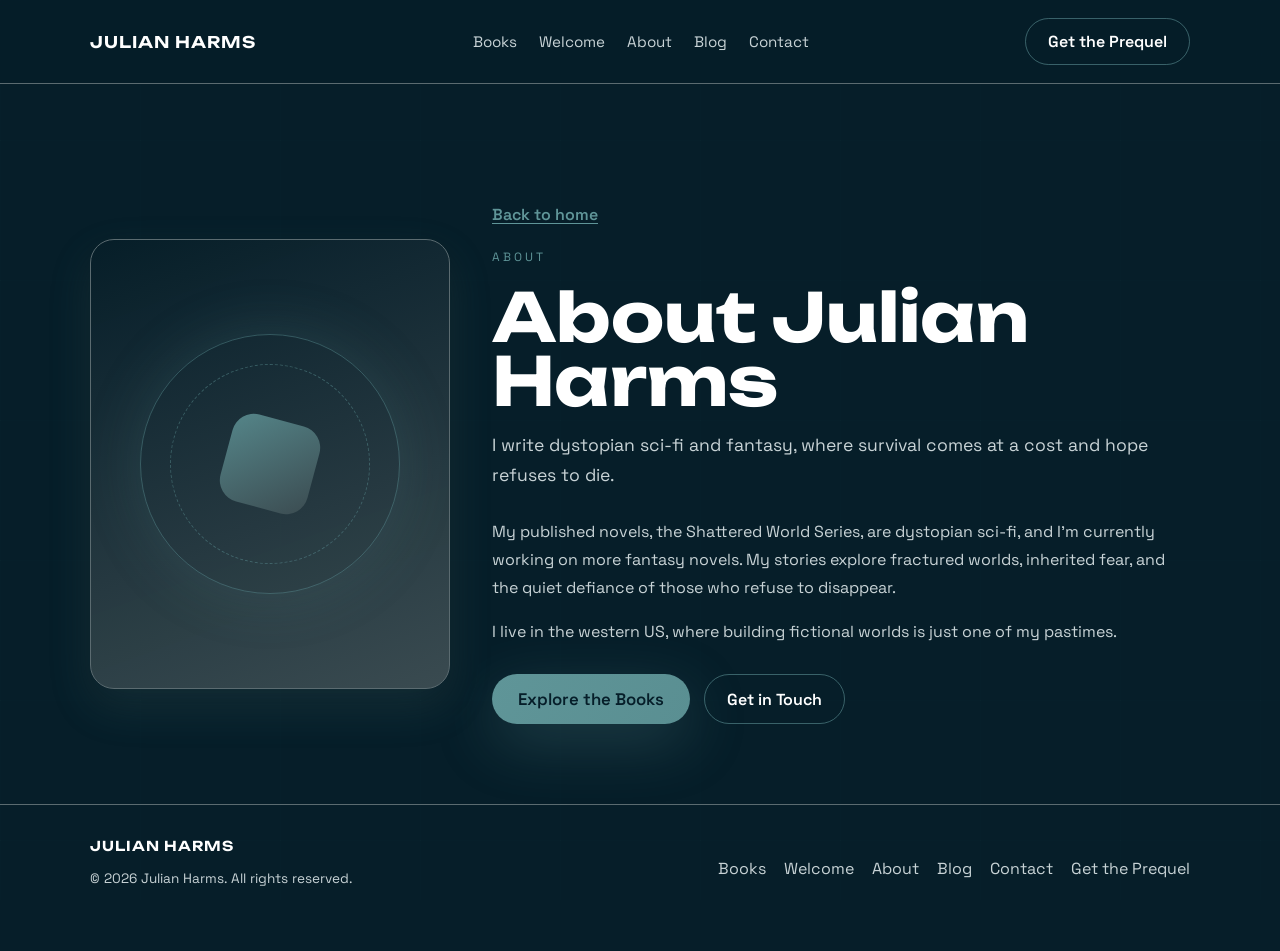
==== about/index.html @ 16a62c8a "Fix mobile layout, add About and 404 pages, favicon, and WebP images - Mobile: nav row under 860px, " ====
<!doctype html>
<html lang="en">

<head>
  <meta charset="utf-8" />
  <meta name="viewport" content="width=device-width, initial-scale=1" />
  <meta name="description" content="About Julian Harms, author of dystopian sci-fi and fantasy and the Shattered World Series." />
  <link rel="canonical" href="https://julianharms.com/about/" />
  <meta property="og:title" content="About | Julian Harms" />
  <meta property="og:description" content="Meet Julian Harms, author of dystopian sci-fi and fantasy and the Shattered World Series." />
  <meta property="og:type" content="profile" />
  <meta property="og:url" content="https://julianharms.com/about/" />
  <meta property="og:site_name" content="Julian Harms" />
  <meta property="og:locale" content="en_US" />
  <meta property="og:image" content="https://julianharms.com/images/julian-harms-social-card.jpg" />
  <meta property="og:image:width" content="1200" />
  <meta property="og:image:height" content="630" />
  <meta property="og:image:alt" content="Julian Harms dystopian and dark fantasy author social preview" />
  <meta name="twitter:card" content="summary_large_image" />
  <meta name="twitter:title" content="About | Julian Harms" />
  <meta name="twitter:description" content="Meet Julian Harms, author of dystopian sci-fi and fantasy and the Shattered World Series." />
  <meta name="twitter:image" content="https://julianharms.com/images/julian-harms-social-card.jpg" />
  <meta name="twitter:image:alt" content="Julian Harms dystopian and dark fantasy author social preview" />
  <link rel="icon" href="/favicon.ico" sizes="48x48" />
  <link rel="icon" href="/images/favicon.svg" type="image/svg+xml" />
  <link rel="apple-touch-icon" href="/images/apple-touch-icon.png" />
  <link rel="manifest" href="/site.webmanifest" />
  <meta name="theme-color" content="#061e29" />
  <title>About | Julian Harms</title>
  <!--
    TODO when ready:
    - Add the author photo: replace the .about-portrait placeholder below with an <img>,
      and add "image": "https://julianharms.com/images/<photo>.webp" to the Person below.
    - Add profile links to the Person below as
      "sameAs": ["https://www.amazon.com/author/...", "https://www.goodreads.com/author/show/...", "https://www.bookbub.com/authors/..."]
  -->
  <script type="application/ld+json">
    {
      "@context": "https://schema.org",
      "@type": "ProfilePage",
      "@id": "https://julianharms.com/about/#page",
      "name": "About | Julian Harms",
      "url": "https://julianharms.com/about/",
      "inLanguage": "en",
      "mainEntity": {
        "@type": "Person",
        "@id": "https://julianharms.com/#author",
        "name": "Julian Harms",
        "url": "https://julianharms.com/",
        "jobTitle": "Author",
        "description": "Julian Harms writes dystopian sci-fi and fantasy, including the Shattered World Series.",
        "knowsAbout": [
          "Dystopian fiction",
          "Science fiction",
          "Fantasy fiction"
        ],
        "email": "mailto:julian@julianharms.com"
      },
      "breadcrumb": {
        "@type": "BreadcrumbList",
        "itemListElement": [
          {
            "@type": "ListItem",
            "position": 1,
            "name": "Julian Harms",
            "item": "https://julianharms.com/"
          },
          {
            "@type": "ListItem",
            "position": 2,
            "name": "About",
            "item": "https://julianharms.com/about/"
          }
        ]
      }
    }
  </script>
  <link rel="preconnect" href="https://fonts.googleapis.com" />
  <link rel="preconnect" href="https://fonts.gstatic.com" crossorigin />
  <link
    href="https://fonts.googleapis.com/css2?family=Space+Grotesk:wght@300;400;500;600;700&family=Unbounded:wght@400;600;800&family=Source+Serif+4:wght@400;600;700&display=swap"
    rel="stylesheet" />
  <link rel="stylesheet" href="../styles.css" />
</head>

<body>
  <div class="bg-grid" aria-hidden="true"></div>

  <header class="site-header">
    <div class="container header-inner">
      <a class="logo" href="/">Julian Harms</a>
      <nav class="nav">
        <a href="/#books">Books</a>
        <a href="/#about">Welcome</a>
        <a href="/about/">About</a>
        <a href="/blog/">Blog</a>
        <a href="/contact/">Contact</a>
      </nav>
      <a class="button ghost" href="/#signup">Get the Prequel</a>
    </div>
  </header>

  <main>
    <section class="section book-detail about-page">
      <div class="container book-detail-grid">
        <!-- Placeholder until the author photo is ready: swap this div for
             <img class="book-cover" src="../images/<photo>.webp" alt="Julian Harms" width="..." height="..." /> -->
        <div class="book-detail-cover glass about-portrait" aria-hidden="true">
          <div class="glyph">
            <div class="glyph-ring"></div>
            <div class="glyph-core"></div>
            <div class="glyph-lines"></div>
          </div>
        </div>
        <div class="book-detail-copy">
          <a class="text-link back-link" href="/">Back to home</a>
          <p class="eyebrow">About</p>
          <h1>About Julian Harms</h1>
          <p class="lead">
            I write dystopian sci-fi and fantasy, where survival comes at a cost and hope refuses to die.
          </p>
          <p>
            My published novels, the Shattered World Series, are dystopian sci-fi, and I'm currently working
            on more fantasy novels. My stories explore fractured worlds, inherited fear, and the quiet defiance
            of those who refuse to disappear.
          </p>
          <p>
            I live in the western US, where building fictional worlds is just one of my pastimes.
          </p>
          <div class="book-actions">
            <a class="button cta" href="/#books">Explore the Books</a>
            <a class="button ghost" href="/contact/">Get in Touch</a>
          </div>
        </div>
      </div>
    </section>
  </main>

  <footer class="site-footer">
    <div class="container footer-inner">
      <div>
        <a class="logo small" href="/">Julian Harms</a>
        <p class="fine-print">&copy; 2026 Julian Harms. All rights reserved.</p>
      </div>
      <div class="footer-links">
        <a href="/#books">Books</a>
        <a href="/#about">Welcome</a>
        <a href="/about/">About</a>
        <a href="/blog/">Blog</a>
        <a href="/contact/">Contact</a>
        <a href="/#signup">Get the Prequel</a>
      </div>
    </div>
  </footer>
</body>

</html>
---- styles.css ----
:root {
  color-scheme: dark;
  --sand: #061e29;
  --sage: #5f9598;
  --rust: #a67c52;
  --ocean: #5f9598;
  --deep: #ffffff;
  --slate: #c8d3d6;
  --rust-deep: #ad8359;
  --foam: #e5ecee;
  --panel: #3f4f54;
  --panel-border: #5b6b70;
  --text: #e5ecee;
  --muted: #c8d3d6;
  --accent: #5f9598;
  --accent-2: #5f9598;
  --accent-3: #3f4f54;
  --shadow: 0 18px 44px rgba(95, 149, 152, 0.16), 0 10px 28px rgba(2, 12, 17, 0.24);
  --font-display: "Unbounded", system-ui, sans-serif;
  --font-body: "Space Grotesk", system-ui, sans-serif;
  --font-hero: "Source Serif 4", "Times New Roman", serif;
}

*,
*::before,
*::after {
  box-sizing: border-box;
}

body {
  margin: 0;
  font-family: var(--font-body);
  background: var(--sand);
  color: var(--text);
  min-height: 100vh;
  position: relative;
  overflow-x: hidden;
}

a {
  color: inherit;
  text-decoration: none;
}

section[id] {
  scroll-margin-top: 96px;
}



.container {
  width: min(1100px, 92vw);
  margin: 0 auto;
}

.bg-grid {
  position: fixed;
  inset: 0;
  background-image: linear-gradient(
      to right,
      rgba(95, 149, 152, 0.1) 1px,
      transparent 1px
    ),
    linear-gradient(
      to bottom,
      rgba(95, 149, 152, 0.1) 1px,
      transparent 1px
    );
  background-size: 140px 140px;
  opacity: 0.18;
  pointer-events: none;
  z-index: 0;
}

.site-header {
  position: sticky;
  top: 0;
  -webkit-backdrop-filter: blur(14px);
  backdrop-filter: blur(14px);
  background: rgba(6, 30, 41, 0.86);
  z-index: 10;
  border-bottom: 1px solid var(--panel-border);
}

.header-inner {
  display: flex;
  align-items: center;
  justify-content: space-between;
  padding: 18px 0;
  gap: 16px;
}

.logo {
  white-space: nowrap;
  font-family: var(--font-display);
  letter-spacing: 1px;
  font-weight: 600;
  text-transform: uppercase;
  font-size: 1rem;
  color: var(--deep);
  text-decoration: none;
}

.logo.small {
  font-size: 0.85rem;
}

.nav {
  display: flex;
  gap: 22px;
  font-size: 0.95rem;
  color: var(--muted);
}

.nav a {
  position: relative;
}

.nav a::after {
  content: "";
  position: absolute;
  left: 0;
  bottom: -6px;
  width: 0;
  height: 2px;
  background: var(--ocean);
  transition: width 0.3s ease;
}

.nav a:hover::after {
  width: 100%;
}

.button {
  white-space: nowrap;
  display: inline-flex;
  align-items: center;
  justify-content: center;
  padding: 12px 22px;
  border-radius: 999px;
  background: linear-gradient(120deg, var(--ocean), #5a8f92);
  color: var(--sand);
  font-weight: 600;
  border: none;
  cursor: pointer;
  transition: transform 0.2s ease, box-shadow 0.2s ease;
  box-shadow: 0 14px 40px rgba(95, 149, 152, 0.24);
}

.button.cta {
  font-size: 1.05rem;
  padding: 14px 26px;
  box-shadow: 0 18px 60px rgba(95, 149, 152, 0.28);
}

@media (hover: hover) {
  .button:hover {
    transform: translateY(-2px);
    box-shadow: 0 18px 50px rgba(95, 149, 152, 0.34);
  }
}

.button.ghost {
  background: transparent;
  color: var(--deep);
  border: 1px solid rgba(95, 149, 152, 0.58);
  box-shadow: none;
}

.button.small {
  padding: 8px 16px;
  font-size: 0.85rem;
}

.hero {
  padding: 110px 0 80px;
  position: relative;
  z-index: 1;
  background: linear-gradient(
    180deg,
    rgba(95, 149, 152, 0.18),
    rgba(6, 30, 41, 0.08)
  );
}

.hero-grid {
  display: grid;
  grid-template-columns: repeat(auto-fit, minmax(280px, 1fr));
  gap: 48px;
  align-items: center;
}

.eyebrow {
  text-transform: uppercase;
  letter-spacing: 3px;
  font-size: 0.75rem;
  color: var(--ocean);
  margin: 0 0 20px;
}

h1 {
  font-family: var(--font-display);
  font-size: clamp(2.2rem, 3vw + 1.6rem, 4rem);
  margin: 0 0 16px;
  color: var(--deep);
}

h2,
h3 {
  color: var(--deep);
}

.hero h1 {
  font-family: var(--font-hero);
}

.lead {
  color: var(--muted);
  font-size: 1.1rem;
  line-height: 1.7;
  margin: 0 0 28px;
}

.hero-actions {
  display: flex;
  flex-wrap: wrap;
  gap: 14px;
}

.hero-art {
  position: relative;
  min-height: 360px;
  display: grid;
  place-items: center;
}

.glyph {
  position: absolute;
  inset: 0;
  display: grid;
  place-items: center;
}

.glyph-ring {
  width: 260px;
  height: 260px;
  border-radius: 50%;
  border: 1px solid rgba(95, 149, 152, 0.44);
  box-shadow: 0 0 60px rgba(95, 149, 152, 0.18);
  animation: pulse 6s ease-in-out infinite;
}

.glyph-core {
  position: absolute;
  width: 90px;
  height: 90px;
  border-radius: 22px;
  background: linear-gradient(140deg, #5f9598, #3f4f54);
  opacity: 0.85;
  transform: rotate(15deg);
}

.glyph-lines {
  position: absolute;
  width: 200px;
  height: 200px;
  border: 1px dashed rgba(95, 149, 152, 0.46);
  border-radius: 50%;
  animation: spin 16s linear infinite;
}

.card {
  position: relative;
  z-index: 2;
  padding: 26px;
  max-width: 340px;
  text-align: left;
  background: var(--panel);
  border: 1px solid var(--panel-border);
}

.card.glass {
  background: var(--panel);
  border: 1px solid var(--panel-border);
}

.card .book-cover {
  height: 260px;
  object-fit: contain;
  background: var(--sand);
  padding: 10px;
  margin-bottom: 12px;
  border: 4px solid var(--panel-border);
  border-radius: 6px;
  box-shadow: 0 10px 24px rgba(2, 12, 17, 0.24);
}

.card-label {
  text-transform: uppercase;
  letter-spacing: 2px;
  font-size: 0.7rem;
  color: var(--muted);
  margin: 0 0 10px;
}

.card-text {
  color: var(--text);
  margin: 8px 0 18px;
}

.card h3 {
  color: var(--deep);
}

.book-cover {
  display: block;
  width: 100%;
  height: auto;
  border-radius: 6px;
  box-shadow: 0 18px 45px rgba(2, 12, 17, 0.28);
  object-fit: contain;
  background: var(--sand);
  padding: 8px;
  border: 4px solid var(--panel-border);
}

.glass {
  background: var(--panel);
  border: 1px solid var(--panel-border);
  border-radius: 24px;
  box-shadow: var(--shadow);
}

.section {
  padding: 80px 0;
  position: relative;
  z-index: 1;
}

.books {
  background: linear-gradient(
    180deg,
    rgba(95, 149, 152, 0.1),
    rgba(6, 30, 41, 0.2)
  );
}

.about {
  background: linear-gradient(
    180deg,
    rgba(63, 79, 84, 0.2),
    rgba(6, 30, 41, 0.2)
  );
}

.signup {
  background: linear-gradient(
    180deg,
    rgba(95, 149, 152, 0.13),
    rgba(6, 30, 41, 0.2)
  );
}

.signup-shell {
  padding: 2rem;
}

.signup-panel {
  padding: 32px;
}

.signup-form {
  margin-top: 28px;
}

.signup-actions {
  margin-top: 18px;
}

.contact {
  background: linear-gradient(
    180deg,
    rgba(95, 149, 152, 0.12),
    rgba(6, 30, 41, 0.2)
  );
}

.section-title h2 {
  font-family: var(--font-display);
  margin: 0 0 12px;
  font-size: clamp(1.6rem, 2.3vw + 1rem, 2.8rem);
  color: var(--deep);
}

.section-title p {
  color: var(--muted);
  margin: 0 0 40px;
}

.book-grid {
  display: grid;
  grid-template-columns: repeat(auto-fit, minmax(240px, 1fr));
  gap: 26px;
}

.book-card {
  padding: 28px;
  min-height: 260px;
  display: flex;
  flex-direction: column;
  gap: 12px;
  background: var(--panel);
  border: 1px solid var(--panel-border);
  box-shadow: var(--shadow);
}

.book-card .book-cover {
  height: 260px;
}

.tag {
  font-size: 0.75rem;
  background: rgba(95, 149, 152, 0.24);
  padding: 6px 12px;
  border-radius: 999px;
  align-self: flex-start;
  color: var(--deep);
}

.book-card h3 {
  margin: 0;
  font-family: var(--font-display);
  color: var(--deep);
}

.book-title-link {
  color: inherit;
  text-decoration: none;
}

.book-title-link:hover {
  color: var(--foam);
}

.book-card p {
  color: var(--text);
  margin: 0;
  line-height: 1.6;
}

.meta {
  font-size: 0.85rem;
  color: var(--muted);
}

.book-card .button {
  align-self: flex-start;
}

.book-detail-link {
  align-self: flex-start;
  margin-top: 0;
}

.book-card .buy-button {
  margin-top: auto;
  background: var(--rust);
  box-shadow: 0 14px 34px rgba(166, 124, 82, 0.3);
}

.book-card .buy-button:hover {
  background: var(--rust-deep);
  box-shadow: 0 18px 44px rgba(166, 124, 82, 0.34);
}

.text-link {
  margin-top: auto;
  color: var(--foam);
  font-weight: 600;
}

.book-detail {
  padding-top: 120px;
}

.book-detail-grid {
  display: grid;
  grid-template-columns: minmax(220px, 360px) minmax(0, 1fr);
  gap: 42px;
  align-items: center;
}

.book-detail-cover {
  padding: 24px;
}

.book-detail-cover .book-cover {
  max-height: 72vh;
  object-fit: contain;
}

.about-portrait {
  position: relative;
  aspect-ratio: 4 / 5;
  overflow: hidden;
  background: linear-gradient(160deg, rgba(6, 30, 41, 0.96), rgba(63, 79, 84, 0.92));
}

@media (max-width: 720px) {
  .about-portrait {
    aspect-ratio: 16 / 10;
  }
}

.book-detail-copy h1 {
  margin: 0 0 18px;
  font-family: var(--font-display);
  font-size: clamp(2.2rem, 4vw + 1rem, 5rem);
  line-height: 0.95;
}

.book-detail-copy p:not(.eyebrow):not(.lead) {
  color: var(--muted);
  line-height: 1.75;
}

.book-actions {
  display: flex;
  flex-wrap: wrap;
  gap: 14px;
  margin-top: 28px;
}

.book-actions .buy-button {
  background: var(--rust);
  box-shadow: 0 18px 44px rgba(166, 124, 82, 0.3);
}

.book-actions .buy-button:hover {
  background: var(--rust-deep);
  box-shadow: 0 20px 50px rgba(166, 124, 82, 0.34);
}

.back-link {
  display: inline-block;
  margin: 0 0 24px;
  color: var(--ocean);
  text-decoration: underline;
  text-underline-offset: 0.18em;
}

.back-link:hover {
  color: var(--foam);
}

.blog {
  padding-top: 120px;
  background: linear-gradient(
    180deg,
    rgba(95, 149, 152, 0.12),
    rgba(6, 30, 41, 0.2)
  );
}

.blog-title h1 {
  font-family: var(--font-display);
  font-size: clamp(2.2rem, 3vw + 1.2rem, 3.6rem);
}

.blog-title .text-link {
  margin-left: 6px;
  white-space: nowrap;
}

.post-grid {
  display: grid;
  grid-template-columns: repeat(auto-fill, minmax(300px, 1fr));
  gap: 26px;
}

.post-card {
  overflow: hidden;
  display: flex;
  flex-direction: column;
}

.post-card-cover img {
  display: block;
  width: 100%;
  aspect-ratio: 1200 / 630;
  height: auto;
  object-fit: cover;
  border-bottom: 1px solid var(--panel-border);
  transition: transform 0.4s ease;
}

.post-card-cover {
  display: block;
  overflow: hidden;
}

.post-card:hover .post-card-cover img {
  transform: scale(1.03);
}

.post-card-body {
  padding: 24px 28px 28px;
  display: flex;
  flex-direction: column;
  gap: 12px;
  flex: 1;
}

.post-card-body h2 {
  margin: 0;
  font-family: var(--font-display);
  font-size: 1.3rem;
  line-height: 1.3;
}

.post-card-body p:not(.meta) {
  margin: 0;
  color: var(--text);
  line-height: 1.6;
}

.post-card .meta,
.post .meta {
  display: flex;
  align-items: center;
  gap: 12px;
  margin: 0;
}

.post {
  padding-top: 120px;
}

.post-shell {
  max-width: 760px;
}

.post h1 {
  font-family: var(--font-display);
  font-size: clamp(2rem, 3vw + 1rem, 3.4rem);
  line-height: 1.1;
  margin: 18px 0 32px;
}

.post-cover {
  display: block;
  width: 100%;
  height: auto;
  aspect-ratio: 1200 / 630;
  object-fit: cover;
  border-radius: 24px;
  border: 1px solid var(--panel-border);
  box-shadow: var(--shadow);
  margin-bottom: 40px;
}

.post-body {
  font-family: var(--font-hero);
  font-size: 1.15rem;
  line-height: 1.8;
  color: var(--text);
}

.post-body .lead {
  font-family: var(--font-body);
  font-size: 1.25rem;
}

.post-body h2 {
  font-family: var(--font-display);
  font-size: 1.5rem;
  margin: 48px 0 16px;
}

.post-body p,
.post-body ul,
.post-body ol {
  margin: 0 0 24px;
}

.post-body a {
  color: var(--foam);
  text-decoration: underline;
  text-underline-offset: 0.18em;
}

.post-body blockquote {
  margin: 32px 0;
  padding: 4px 0 4px 24px;
  border-left: 3px solid var(--ocean);
  color: var(--muted);
  font-style: italic;
  font-size: 1.3rem;
}

.post-body .post-divider {
  text-align: center;
  letter-spacing: 0.2em;
  color: var(--ocean);
  margin: 36px 0;
}

.post-signup {
  margin-top: 56px;
  padding: 32px;
}

.post-signup h2 {
  font-family: var(--font-display);
  font-size: clamp(1.3rem, 1.5vw + 1rem, 1.8rem);
  margin: 0 0 16px;
}

.about-grid {
  display: grid;
  grid-template-columns: repeat(auto-fit, minmax(260px, 1fr));
  gap: 36px;
  align-items: center;
}

.about-panel {
  padding: 32px;
}

.about-panel p {
  color: var(--muted);
  line-height: 1.7;
}

.signature {
  font-family: var(--font-display);
  margin-top: 24px;
}

.about-visual {
  position: relative;
  padding: 30px 28px 24px;
  min-height: 300px;
  display: grid;
  place-items: center;
  gap: 18px;
  isolation: isolate;
  border-radius: 28px;
  background:
    linear-gradient(160deg, rgba(6, 30, 41, 0.96), rgba(63, 79, 84, 0.92)),
    radial-gradient(circle at top, rgba(95, 149, 152, 0.22), transparent 48%);
  border: 1px solid var(--panel-border);
  box-shadow:
    inset 0 1px 0 rgba(229, 236, 238, 0.08),
    inset 0 0 0 1px rgba(95, 149, 152, 0.08),
    inset 0 18px 40px rgba(2, 12, 17, 0.45),
    0 24px 50px rgba(2, 12, 17, 0.22);
  overflow: hidden;
}

.about-visual::before {
  content: "";
  position: absolute;
  inset: 14px;
  border-radius: 20px;
  background:
    radial-gradient(circle at 18% 20%, rgba(229, 236, 238, 0.14), transparent 16%),
    radial-gradient(circle at 78% 24%, rgba(166, 124, 82, 0.1), transparent 18%),
    radial-gradient(circle at 42% 72%, rgba(95, 149, 152, 0.12), transparent 22%),
    linear-gradient(180deg, rgba(6, 30, 41, 0.25), transparent 28%);
  opacity: 0.9;
  pointer-events: none;
}

.constellation {
  position: relative;
  width: 220px;
  height: 160px;
  filter: drop-shadow(0 8px 24px rgba(7, 12, 18, 0.42));
}

.constellation::before {
  content: "";
  position: absolute;
  inset: 0;
  border-radius: 24px;
  background:
    radial-gradient(circle at 30% 35%, rgba(229, 236, 238, 0.08), transparent 18%),
    radial-gradient(circle at 70% 30%, rgba(95, 149, 152, 0.14), transparent 32%),
    radial-gradient(circle at 58% 72%, rgba(166, 124, 82, 0.1), transparent 36%);
  opacity: 1;
  z-index: -1;
}

.constellation::after {
  content: "";
  position: absolute;
  inset: 10px 18px 18px;
  background:
    linear-gradient(rgba(229, 236, 238, 0.22), rgba(229, 236, 238, 0.22)) 22px 18px / 82px 1px no-repeat,
    linear-gradient(rgba(95, 149, 152, 0.18), rgba(95, 149, 152, 0.18)) 95px 46px / 76px 1px no-repeat,
    linear-gradient(rgba(166, 124, 82, 0.16), rgba(166, 124, 82, 0.16)) 40px 102px / 128px 1px no-repeat;
  transform: rotate(-14deg);
  opacity: 0.55;
}

.constellation span {
  position: absolute;
  width: 10px;
  height: 10px;
  border-radius: 50%;
  background: radial-gradient(circle at 35% 35%, rgba(255, 255, 255, 1), rgba(229, 236, 238, 0.96) 42%, currentColor 70%, transparent 76%);
  color: rgba(229, 236, 238, 0.95);
  box-shadow:
    0 0 0 2px rgba(229, 236, 238, 0.04),
    0 0 10px rgba(229, 236, 238, 0.58),
    0 0 22px rgba(95, 149, 152, 0.28);
  animation: twinkle 6.8s ease-in-out infinite;
}

.constellation span::after {
  content: "";
  position: absolute;
  inset: -10px;
  border-radius: 50%;
  background: radial-gradient(circle, rgba(95, 149, 152, 0.18), transparent 72%);
  opacity: 0.75;
}

.constellation span:nth-child(1) {
  top: 10px;
  left: 20px;
  width: 8px;
  height: 8px;
  animation-delay: -0.6s;
}

.constellation span:nth-child(2) {
  top: 60px;
  left: 90px;
  width: 13px;
  height: 13px;
  animation-delay: -2.2s;
}

.constellation span:nth-child(3) {
  top: 110px;
  left: 40px;
  width: 9px;
  height: 9px;
  animation-delay: -1.4s;
}

.constellation span:nth-child(4) {
  top: 40px;
  left: 160px;
  width: 7px;
  height: 7px;
  animation-delay: -3.1s;
}

.constellation span:nth-child(5) {
  top: 120px;
  left: 160px;
  width: 11px;
  height: 11px;
  animation-delay: -4.4s;
}

.quote {
  text-align: center;
  font-style: italic;
  color: rgba(229, 236, 238, 0.86);
  max-width: 22rem;
}

.quote span {
  display: block;
  margin-top: 10px;
  font-size: 0.85rem;
  color: var(--muted);
}

.contact-page {
  display: flex;
  flex-direction: column;
  min-height: 100vh;
  min-height: 100dvh;
}

.contact-page main {
  flex: 1;
  display: flex;
}

.contact-page .contact {
  width: 100%;
  display: flex;
  align-items: center;
  padding: clamp(48px, 8vh, 120px) 0;
}

.contact-grid {
  display: grid;
  grid-template-columns: repeat(auto-fit, minmax(260px, 1fr));
  gap: 26px;
}

.contact-panel {
  padding: 32px;
}

.contact-panel.alt {
  background: linear-gradient(
    160deg,
    rgba(95, 149, 152, 0.08),
    rgba(63, 79, 84, 0.12)
  );
  border: 1px solid var(--panel-border);
}

.newsletter {
  display: flex;
  gap: 12px;
  margin: 20px 0 12px;
  flex-wrap: wrap;
}

.newsletter input {
  flex: 1 1 180px;
  padding: 12px 16px;
  border-radius: 999px;
  border: 1px solid var(--panel-border);
  background: rgba(6, 30, 41, 0.82);
  color: var(--text);
}

.newsletter input:focus {
  outline: 2px solid rgba(95, 149, 152, 0.46);
}

.fine-print {
  color: var(--muted);
  font-size: 0.85rem;
}

.mono {
  font-family: "JetBrains Mono", monospace;
}

.socials {
  display: flex;
  gap: 16px;
  margin-top: 20px;
  color: var(--muted);
}

.site-footer {
  padding: 30px 0 50px;
  border-top: 1px solid var(--panel-border);
}

.footer-inner {
  display: flex;
  align-items: center;
  justify-content: space-between;
  gap: 20px;
  flex-wrap: wrap;
}

.footer-links {
  display: flex;
  flex-wrap: wrap;
  gap: 12px 18px;
  color: var(--muted);
}

.js .reveal {
  opacity: 0;
  transform: translateY(30px);
  transition: opacity 0.7s ease, transform 0.7s ease;
}

.js .reveal.visible {
  opacity: 1;
  transform: translateY(0);
}

.sr-only {
  position: absolute;
  width: 1px;
  height: 1px;
  padding: 0;
  margin: -1px;
  overflow: hidden;
  clip: rect(0, 0, 0, 0);
  border: 0;
}

@keyframes pulse {
  0%,
  100% {
    transform: scale(1);
  }
  50% {
    transform: scale(1.08);
  }
}

@keyframes spin {
  from {
    transform: rotate(0deg);
  }
  to {
    transform: rotate(360deg);
  }
}

@keyframes twinkle {
  0%,
  100% {
    transform: scale(0.92);
    opacity: 0.78;
  }
  45% {
    transform: scale(1.18);
    opacity: 1;
  }
  70% {
    transform: scale(1);
    opacity: 0.9;
  }
}

@media (max-width: 860px) {
  /* Nav drops to its own row under the logo; scrolls sideways if it runs out of room */
  .header-inner {
    flex-wrap: wrap;
    padding: 14px 0 0;
    row-gap: 10px;
  }
  .nav {
    order: 3;
    width: 100%;
    gap: 20px;
    overflow-x: auto;
    scrollbar-width: none;
    padding: 4px 0 12px;
    white-space: nowrap;
  }
  .nav::-webkit-scrollbar {
    display: none;
  }
  .nav a {
    padding: 4px 0;
  }
  .nav a::after {
    bottom: 0;
  }
  section[id] {
    scroll-margin-top: 130px;
  }
}

@media (max-width: 720px) {
  .hero {
    padding-top: 90px;
  }
  .book-detail {
    padding-top: 100px;
  }
  .blog,
  .post {
    padding-top: 100px;
  }
  .post-grid {
    grid-template-columns: 1fr;
  }
  .post-signup {
    padding: 24px;
  }
  .book-detail-grid {
    grid-template-columns: 1fr;
  }
  /* Phone order: hero copy, books, Topside card, signup, about */
  main {
    display: flex;
    flex-direction: column;
  }
  .hero,
  .hero > .container,
  .hero-grid {
    display: contents;
  }
  .hero-copy {
    order: 1;
    position: relative;
    z-index: 1;
    padding: 90px 4vw 80px;
    background: linear-gradient(
      180deg,
      rgba(95, 149, 152, 0.18),
      rgba(6, 30, 41, 0.08)
    );
  }
  #books {
    order: 2;
  }
  .hero-art {
    order: 3;
    width: min(1100px, 92vw);
    margin: 0 auto;
    padding: 0 0 80px;
  }
  #signup {
    order: 4;
  }
  #about {
    order: 5;
  }
  .newsletter {
    flex-direction: column;
  }
  .footer-inner {
    flex-direction: column;
    align-items: flex-start;
  }
  .signup-shell {
    padding: 0;
  }
  .signup-panel,
  .about-panel,
  .contact-panel {
    padding: 24px 20px;
  }
  .book-detail-cover {
    padding: 16px;
  }
  .book-detail-cover .book-cover {
    max-height: 56vh;
  }
}

@media (max-width: 400px) {
  .logo {
    font-size: 0.85rem;
  }
  .site-header .button {
    padding: 8px 14px;
    font-size: 0.8rem;
  }
  .header-inner {
    gap: 10px;
  }
  .nav {
    gap: 14px;
    font-size: 0.88rem;
  }
}

@media (prefers-reduced-motion: reduce) {
  *,
  *::before,
  *::after {
    animation: none !important;
    transition: none !important;
  }
  .js .reveal {
    opacity: 1;
    transform: none;
  }
}

.not-found h1 {
  line-height: 1.05;
}
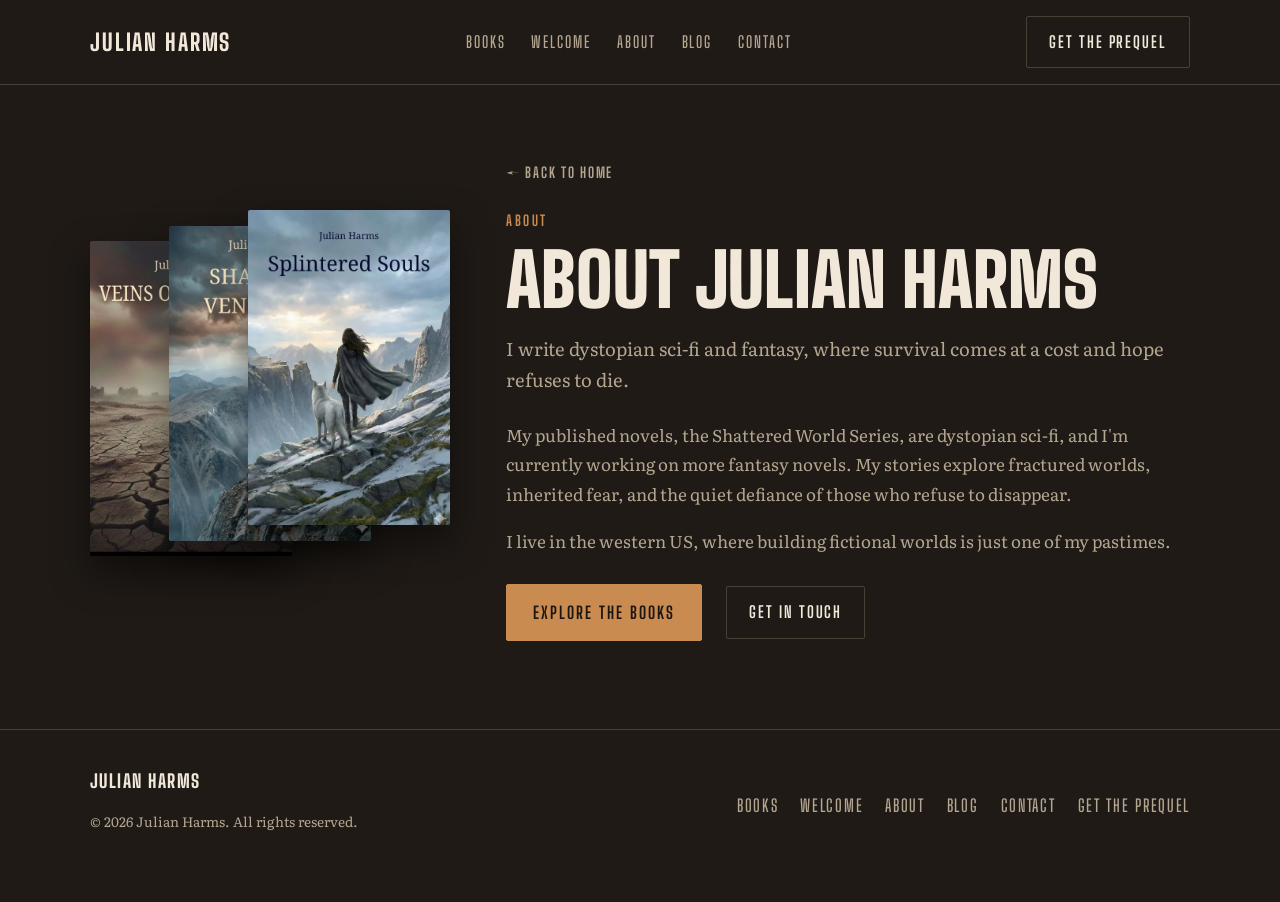
==== commit cb4975d4: "Restyle site around the book covers and remove ambient motion - Cover-sampled palette (dust ground, " ====
--- a/about/index.html
+++ b/about/index.html
@@ -25,11 +25,11 @@
   <link rel="icon" href="/images/favicon.svg" type="image/svg+xml" />
   <link rel="apple-touch-icon" href="/images/apple-touch-icon.png" />
   <link rel="manifest" href="/site.webmanifest" />
-  <meta name="theme-color" content="#061e29" />
+  <meta name="theme-color" content="#1f1a16" />
   <title>About | Julian Harms</title>
   <!--
     TODO when ready:
-    - Add the author photo: replace the .about-portrait placeholder below with an <img>,
+    - Add the author photo: replace the .about-covers placeholder below with an <img>,
       and add "image": "https://julianharms.com/images/<photo>.webp" to the Person below.
     - Add profile links to the Person below as
       "sameAs": ["https://www.amazon.com/author/...", "https://www.goodreads.com/author/show/...", "https://www.bookbub.com/authors/..."]
@@ -78,14 +78,12 @@
   <link rel="preconnect" href="https://fonts.googleapis.com" />
   <link rel="preconnect" href="https://fonts.gstatic.com" crossorigin />
   <link
-    href="https://fonts.googleapis.com/css2?family=Space+Grotesk:wght@300;400;500;600;700&family=Unbounded:wght@400;600;800&family=Source+Serif+4:wght@400;600;700&display=swap"
+    href="https://fonts.googleapis.com/css2?family=Big+Shoulders+Display:wght@600;700;800;900&family=Literata:ital,opsz,wght@0,7..72,400;0,7..72,600;1,7..72,400&display=swap"
     rel="stylesheet" />
   <link rel="stylesheet" href="../styles.css" />
 </head>
 
 <body>
-  <div class="bg-grid" aria-hidden="true"></div>
-
   <header class="site-header">
     <div class="container header-inner">
       <a class="logo" href="/">Julian Harms</a>
@@ -103,14 +101,12 @@
   <main>
     <section class="section book-detail about-page">
       <div class="container book-detail-grid">
-        <!-- Placeholder until the author photo is ready: swap this div for
+        <!-- Placeholder until the author photo is ready: replace this div with
              <img class="book-cover" src="../images/<photo>.webp" alt="Julian Harms" width="..." height="..." /> -->
-        <div class="book-detail-cover glass about-portrait" aria-hidden="true">
-          <div class="glyph">
-            <div class="glyph-ring"></div>
-            <div class="glyph-core"></div>
-            <div class="glyph-lines"></div>
-          </div>
+        <div class="about-covers" aria-hidden="true">
+          <img src="../images/veins-of-betrayal-cover.webp" alt="" width="512" height="800" decoding="async" />
+          <img src="../images/shards-of-vengeance-cover.webp" alt="" width="512" height="800" decoding="async" />
+          <img src="../images/splintered-souls-cover.webp" alt="" width="512" height="800" decoding="async" />
         </div>
         <div class="book-detail-copy">
           <a class="text-link back-link" href="/">Back to home</a>
--- a/styles.css
+++ b/styles.css
@@ -1,24 +1,27 @@
+/*
+  Julian Harms — cover-led theme.
+  Palette is sampled from the Shattered World covers: dust-brown ground,
+  rust accent, bone text, storm grey for secondary detail.
+  Titles: Big Shoulders Display (condensed poster face, like the cover type).
+  Reading: Literata (book serif).
+  Motion is intentionally minimal: colour changes on hover/focus only.
+*/
 :root {
   color-scheme: dark;
-  --sand: #061e29;
-  --sage: #5f9598;
-  --rust: #a67c52;
-  --ocean: #5f9598;
-  --deep: #ffffff;
-  --slate: #c8d3d6;
-  --rust-deep: #ad8359;
-  --foam: #e5ecee;
-  --panel: #3f4f54;
-  --panel-border: #5b6b70;
-  --text: #e5ecee;
-  --muted: #c8d3d6;
-  --accent: #5f9598;
-  --accent-2: #5f9598;
-  --accent-3: #3f4f54;
-  --shadow: 0 18px 44px rgba(95, 149, 152, 0.16), 0 10px 28px rgba(2, 12, 17, 0.24);
-  --font-display: "Unbounded", system-ui, sans-serif;
-  --font-body: "Space Grotesk", system-ui, sans-serif;
-  --font-hero: "Source Serif 4", "Times New Roman", serif;
+  --ground: #1f1a16;
+  --ground-raised: #28221c;
+  --panel: #2e2720;
+  --rule: #4a3f34;
+  --bone: #f1e8da;
+  --text: #e2d7c6;
+  --muted: #b4a690;
+  --rust: #c98b4f;
+  --rust-strong: #dda066;
+  --storm: #9aa9b0;
+  --ink: #1b1612;
+  --font-title: "Big Shoulders Display", "Arial Narrow", Impact, sans-serif;
+  --font-body: "Literata", Georgia, "Times New Roman", serif;
+  --header-h: 72px;
 }
 
 *,
@@ -30,541 +33,611 @@
 body {
   margin: 0;
   font-family: var(--font-body);
-  background: var(--sand);
+  font-size: 1.0625rem;
+  line-height: 1.65;
+  background: var(--ground);
   color: var(--text);
   min-height: 100vh;
-  position: relative;
-  overflow-x: hidden;
 }
 
 a {
   color: inherit;
   text-decoration: none;
-}
-
-section[id] {
-  scroll-margin-top: 96px;
-}
-
-
+  transition: color 0.15s ease, background-color 0.15s ease, border-color 0.15s ease;
+}
+
+a:focus-visible,
+button:focus-visible {
+  outline: 2px solid var(--rust);
+  outline-offset: 3px;
+}
+
+img {
+  max-width: 100%;
+}
+
+h1,
+h2,
+h3 {
+  color: var(--bone);
+  text-wrap: balance;
+}
+
+section[id],
+article[id] {
+  scroll-margin-top: calc(var(--header-h) + 16px);
+}
 
 .container {
   width: min(1100px, 92vw);
   margin: 0 auto;
 }
 
-.bg-grid {
-  position: fixed;
-  inset: 0;
-  background-image: linear-gradient(
-      to right,
-      rgba(95, 149, 152, 0.1) 1px,
-      transparent 1px
-    ),
-    linear-gradient(
-      to bottom,
-      rgba(95, 149, 152, 0.1) 1px,
-      transparent 1px
-    );
-  background-size: 140px 140px;
-  opacity: 0.18;
-  pointer-events: none;
-  z-index: 0;
-}
+.section {
+  padding: 88px 0;
+}
+
+/* ---------- Shared type pieces ---------- */
+
+.eyebrow,
+.kicker,
+.tag,
+.card-label {
+  font-family: var(--font-title);
+  font-weight: 700;
+  font-size: 0.9rem;
+  letter-spacing: 0.18em;
+  text-transform: uppercase;
+  color: var(--rust);
+  margin: 0 0 14px;
+}
+
+.tag {
+  display: inline-block;
+  margin: 0;
+  font-size: 0.85rem;
+}
+
+.lead {
+  color: var(--muted);
+  font-size: 1.15rem;
+  line-height: 1.7;
+  margin: 0 0 24px;
+}
+
+.meta {
+  font-size: 0.9rem;
+  color: var(--muted);
+}
+
+.fine-print {
+  color: var(--muted);
+  font-size: 0.85rem;
+}
+
+.text-link {
+  color: var(--bone);
+  font-weight: 600;
+  text-decoration: underline;
+  text-decoration-color: var(--rust);
+  text-underline-offset: 0.22em;
+}
+
+.text-link:hover {
+  color: var(--rust-strong);
+}
+
+.back-link {
+  display: inline-block;
+  margin: 0 0 24px;
+  font-family: var(--font-title);
+  font-weight: 700;
+  letter-spacing: 0.12em;
+  text-transform: uppercase;
+  font-size: 0.9rem;
+  text-decoration: none;
+  color: var(--muted);
+}
+
+.back-link::before {
+  content: "\2190\00a0";
+}
+
+.back-link:hover {
+  color: var(--rust-strong);
+}
+
+.book-title-link:hover {
+  color: var(--rust-strong);
+}
+
+.section-title h2 {
+  font-family: var(--font-title);
+  font-weight: 800;
+  text-transform: uppercase;
+  letter-spacing: 0.02em;
+  line-height: 0.95;
+  font-size: clamp(2.2rem, 3vw + 1.2rem, 3.4rem);
+  margin: 0 0 40px;
+}
+
+/* ---------- Buttons ---------- */
+
+.button {
+  display: inline-flex;
+  align-items: center;
+  justify-content: center;
+  white-space: nowrap;
+  padding: 12px 22px;
+  border-radius: 2px;
+  border: 1px solid var(--rust);
+  background: var(--rust);
+  color: var(--ink);
+  font-family: var(--font-title);
+  font-weight: 700;
+  font-size: 1rem;
+  letter-spacing: 0.12em;
+  text-transform: uppercase;
+  cursor: pointer;
+}
+
+.button:hover {
+  background: var(--rust-strong);
+  border-color: var(--rust-strong);
+}
+
+.button.ghost {
+  background: transparent;
+  color: var(--bone);
+  border-color: var(--rule);
+}
+
+.button.ghost:hover {
+  border-color: var(--rust);
+  color: var(--rust-strong);
+}
+
+.button.small {
+  padding: 8px 14px;
+  font-size: 0.9rem;
+}
+
+.button.cta {
+  padding: 14px 26px;
+  font-size: 1.05rem;
+}
+
+/* ---------- Header & footer ---------- */
 
 .site-header {
   position: sticky;
   top: 0;
-  -webkit-backdrop-filter: blur(14px);
-  backdrop-filter: blur(14px);
-  background: rgba(6, 30, 41, 0.86);
   z-index: 10;
-  border-bottom: 1px solid var(--panel-border);
+  background: var(--ground);
+  border-bottom: 1px solid var(--rule);
 }
 
 .header-inner {
   display: flex;
   align-items: center;
   justify-content: space-between;
-  padding: 18px 0;
   gap: 16px;
+  padding: 16px 0;
 }
 
 .logo {
+  font-family: var(--font-title);
+  font-weight: 800;
+  font-size: 1.45rem;
+  letter-spacing: 0.08em;
+  text-transform: uppercase;
   white-space: nowrap;
-  font-family: var(--font-display);
-  letter-spacing: 1px;
+  color: var(--bone);
+}
+
+.logo.small {
+  font-size: 1.15rem;
+}
+
+.nav {
+  display: flex;
+  gap: 26px;
+  font-family: var(--font-title);
   font-weight: 600;
-  text-transform: uppercase;
   font-size: 1rem;
-  color: var(--deep);
-  text-decoration: none;
-}
-
-.logo.small {
-  font-size: 0.85rem;
-}
-
-.nav {
-  display: flex;
-  gap: 22px;
-  font-size: 0.95rem;
-  color: var(--muted);
-}
-
-.nav a {
-  position: relative;
-}
-
-.nav a::after {
-  content: "";
-  position: absolute;
-  left: 0;
-  bottom: -6px;
-  width: 0;
-  height: 2px;
-  background: var(--ocean);
-  transition: width 0.3s ease;
-}
-
-.nav a:hover::after {
-  width: 100%;
-}
-
-.button {
-  white-space: nowrap;
-  display: inline-flex;
+  letter-spacing: 0.12em;
+  text-transform: uppercase;
+  color: var(--muted);
+}
+
+.nav a:hover {
+  color: var(--bone);
+}
+
+.site-footer {
+  padding: 36px 0 56px;
+  border-top: 1px solid var(--rule);
+}
+
+.footer-inner {
+  display: flex;
   align-items: center;
-  justify-content: center;
-  padding: 12px 22px;
-  border-radius: 999px;
-  background: linear-gradient(120deg, var(--ocean), #5a8f92);
-  color: var(--sand);
+  justify-content: space-between;
+  gap: 20px;
+  flex-wrap: wrap;
+}
+
+.footer-links {
+  display: flex;
+  flex-wrap: wrap;
+  gap: 12px 22px;
+  font-family: var(--font-title);
   font-weight: 600;
-  border: none;
-  cursor: pointer;
-  transition: transform 0.2s ease, box-shadow 0.2s ease;
-  box-shadow: 0 14px 40px rgba(95, 149, 152, 0.24);
-}
-
-.button.cta {
-  font-size: 1.05rem;
-  padding: 14px 26px;
-  box-shadow: 0 18px 60px rgba(95, 149, 152, 0.28);
-}
-
-@media (hover: hover) {
-  .button:hover {
-    transform: translateY(-2px);
-    box-shadow: 0 18px 50px rgba(95, 149, 152, 0.34);
-  }
-}
-
-.button.ghost {
-  background: transparent;
-  color: var(--deep);
-  border: 1px solid rgba(95, 149, 152, 0.58);
-  box-shadow: none;
-}
-
-.button.small {
-  padding: 8px 16px;
-  font-size: 0.85rem;
-}
-
-.hero {
-  padding: 110px 0 80px;
-  position: relative;
-  z-index: 1;
-  background: linear-gradient(
-    180deg,
-    rgba(95, 149, 152, 0.18),
-    rgba(6, 30, 41, 0.08)
-  );
-}
-
-.hero-grid {
-  display: grid;
-  grid-template-columns: repeat(auto-fit, minmax(280px, 1fr));
-  gap: 48px;
-  align-items: center;
-}
-
-.eyebrow {
-  text-transform: uppercase;
-  letter-spacing: 3px;
-  font-size: 0.75rem;
-  color: var(--ocean);
-  margin: 0 0 20px;
-}
-
-h1 {
-  font-family: var(--font-display);
-  font-size: clamp(2.2rem, 3vw + 1.6rem, 4rem);
-  margin: 0 0 16px;
-  color: var(--deep);
-}
-
-h2,
-h3 {
-  color: var(--deep);
-}
-
-.hero h1 {
-  font-family: var(--font-hero);
-}
-
-.lead {
-  color: var(--muted);
-  font-size: 1.1rem;
-  line-height: 1.7;
-  margin: 0 0 28px;
-}
-
-.hero-actions {
-  display: flex;
-  flex-wrap: wrap;
-  gap: 14px;
-}
-
-.hero-art {
-  position: relative;
-  min-height: 360px;
-  display: grid;
-  place-items: center;
-}
-
-.glyph {
-  position: absolute;
-  inset: 0;
-  display: grid;
-  place-items: center;
-}
-
-.glyph-ring {
-  width: 260px;
-  height: 260px;
-  border-radius: 50%;
-  border: 1px solid rgba(95, 149, 152, 0.44);
-  box-shadow: 0 0 60px rgba(95, 149, 152, 0.18);
-  animation: pulse 6s ease-in-out infinite;
-}
-
-.glyph-core {
-  position: absolute;
-  width: 90px;
-  height: 90px;
-  border-radius: 22px;
-  background: linear-gradient(140deg, #5f9598, #3f4f54);
-  opacity: 0.85;
-  transform: rotate(15deg);
-}
-
-.glyph-lines {
-  position: absolute;
-  width: 200px;
-  height: 200px;
-  border: 1px dashed rgba(95, 149, 152, 0.46);
-  border-radius: 50%;
-  animation: spin 16s linear infinite;
-}
-
-.card {
-  position: relative;
-  z-index: 2;
-  padding: 26px;
-  max-width: 340px;
-  text-align: left;
-  background: var(--panel);
-  border: 1px solid var(--panel-border);
-}
-
-.card.glass {
-  background: var(--panel);
-  border: 1px solid var(--panel-border);
-}
-
-.card .book-cover {
-  height: 260px;
-  object-fit: contain;
-  background: var(--sand);
-  padding: 10px;
-  margin-bottom: 12px;
-  border: 4px solid var(--panel-border);
-  border-radius: 6px;
-  box-shadow: 0 10px 24px rgba(2, 12, 17, 0.24);
-}
-
-.card-label {
-  text-transform: uppercase;
-  letter-spacing: 2px;
-  font-size: 0.7rem;
-  color: var(--muted);
-  margin: 0 0 10px;
-}
-
-.card-text {
-  color: var(--text);
-  margin: 8px 0 18px;
-}
-
-.card h3 {
-  color: var(--deep);
-}
+  letter-spacing: 0.1em;
+  text-transform: uppercase;
+  color: var(--muted);
+}
+
+.footer-links a:hover {
+  color: var(--bone);
+}
+
+/* ---------- Covers & panels ---------- */
 
 .book-cover {
   display: block;
   width: 100%;
   height: auto;
-  border-radius: 6px;
-  box-shadow: 0 18px 45px rgba(2, 12, 17, 0.28);
-  object-fit: contain;
-  background: var(--sand);
-  padding: 8px;
-  border: 4px solid var(--panel-border);
-}
-
+  border-radius: 2px;
+  box-shadow: 0 18px 40px rgba(0, 0, 0, 0.5);
+}
+
+/* Used where a block genuinely needs to stand apart (contact, post signup). */
 .glass {
   background: var(--panel);
-  border: 1px solid var(--panel-border);
-  border-radius: 24px;
-  box-shadow: var(--shadow);
-}
-
-.section {
-  padding: 80px 0;
-  position: relative;
-  z-index: 1;
-}
-
-.books {
-  background: linear-gradient(
-    180deg,
-    rgba(95, 149, 152, 0.1),
-    rgba(6, 30, 41, 0.2)
-  );
-}
-
-.about {
-  background: linear-gradient(
-    180deg,
-    rgba(63, 79, 84, 0.2),
-    rgba(6, 30, 41, 0.2)
-  );
-}
+  border: 1px solid var(--rule);
+  border-radius: 4px;
+}
+
+/* ---------- Homepage: intro + Book 1 feature ---------- */
+
+.hero {
+  background: var(--ground-raised);
+  border-bottom: 1px solid var(--rule);
+  padding: 72px 0 88px;
+}
+
+.hero-intro {
+  max-width: 46rem;
+  margin-left: max(4vw, calc((100vw - 1100px) / 2));
+}
+
+.hero-intro h1 {
+  font-family: var(--font-body);
+  font-weight: 600;
+  font-size: clamp(1.9rem, 2.2vw + 1.2rem, 2.9rem);
+  line-height: 1.15;
+  margin: 0 0 18px;
+}
+
+.feature {
+  display: grid;
+  grid-template-columns: minmax(220px, 360px) minmax(0, 1fr);
+  gap: 56px;
+  align-items: center;
+  margin-top: 56px;
+}
+
+.feature-copy h2 {
+  font-family: var(--font-title);
+  font-weight: 900;
+  text-transform: uppercase;
+  font-size: clamp(3rem, 5vw + 1rem, 5.6rem);
+  line-height: 0.9;
+  letter-spacing: 0.01em;
+  margin: 0 0 24px;
+}
+
+.tagline {
+  margin: 0 0 22px;
+  padding-left: 18px;
+  border-left: 2px solid var(--rust);
+  font-style: italic;
+  font-size: 1.25rem;
+  line-height: 1.55;
+  color: var(--bone);
+}
+
+.feature-copy > p {
+  color: var(--muted);
+  max-width: 60ch;
+  margin: 0;
+}
+
+.book-actions {
+  display: flex;
+  flex-wrap: wrap;
+  align-items: center;
+  gap: 14px 24px;
+  margin-top: 28px;
+}
+
+/* ---------- Homepage: series ---------- */
+
+.reading-order {
+  list-style: none;
+  margin: 0 0 24px;
+  padding: 0;
+  display: grid;
+  grid-template-columns: repeat(4, minmax(0, 1fr));
+  gap: 28px;
+}
+
+.reading-order a {
+  display: grid;
+  gap: 4px;
+}
+
+.reading-order .book-cover {
+  margin-bottom: 12px;
+  box-shadow: 0 10px 24px rgba(0, 0, 0, 0.45);
+}
+
+.ro-num {
+  font-family: var(--font-title);
+  font-weight: 700;
+  letter-spacing: 0.16em;
+  text-transform: uppercase;
+  font-size: 0.85rem;
+  color: var(--rust);
+}
+
+.ro-title {
+  font-family: var(--font-title);
+  font-weight: 800;
+  text-transform: uppercase;
+  font-size: 1.45rem;
+  line-height: 1;
+  color: var(--bone);
+}
+
+.reading-order a:hover .ro-title {
+  color: var(--rust-strong);
+}
+
+.ro-note {
+  font-size: 0.9rem;
+  color: var(--muted);
+}
+
+.book-list {
+  margin-top: 56px;
+}
+
+.book-row {
+  display: grid;
+  grid-template-columns: 150px minmax(0, 1fr);
+  gap: 32px;
+  padding: 36px 0;
+  border-top: 1px solid var(--rule);
+}
+
+.book-row h3 {
+  font-family: var(--font-title);
+  font-weight: 800;
+  text-transform: uppercase;
+  font-size: 2.1rem;
+  line-height: 1;
+  margin: 6px 0 14px;
+}
+
+.book-row p {
+  margin: 0;
+  color: var(--text);
+  max-width: 62ch;
+}
+
+.book-row .book-actions {
+  margin-top: 20px;
+}
+
+/* ---------- Homepage: signup ---------- */
 
 .signup {
-  background: linear-gradient(
-    180deg,
-    rgba(95, 149, 152, 0.13),
-    rgba(6, 30, 41, 0.2)
-  );
+  background: var(--ground-raised);
+  border-top: 1px solid var(--rule);
+  border-bottom: 1px solid var(--rule);
 }
 
 .signup-shell {
-  padding: 2rem;
-}
-
-.signup-panel {
-  padding: 32px;
+  display: grid;
+  grid-template-columns: minmax(160px, 240px) minmax(0, 1fr);
+  gap: 56px;
+  align-items: start;
+}
+
+.signup-cover {
+  display: grid;
+  gap: 12px;
+  font-size: 0.9rem;
+}
+
+.signup-panel h2 {
+  font-size: clamp(1.5rem, 1.2vw + 1.1rem, 2rem);
+  line-height: 1.25;
+  margin: 0 0 16px;
 }
 
 .signup-form {
-  margin-top: 28px;
-}
-
-.signup-actions {
-  margin-top: 18px;
-}
-
-.contact {
-  background: linear-gradient(
-    180deg,
-    rgba(95, 149, 152, 0.12),
-    rgba(6, 30, 41, 0.2)
-  );
-}
-
-.section-title h2 {
-  font-family: var(--font-display);
-  margin: 0 0 12px;
-  font-size: clamp(1.6rem, 2.3vw + 1rem, 2.8rem);
-  color: var(--deep);
-}
-
-.section-title p {
-  color: var(--muted);
-  margin: 0 0 40px;
-}
-
-.book-grid {
+  margin-top: 24px;
+}
+
+/* ---------- Homepage: welcome ---------- */
+
+.about-grid {
   display: grid;
-  grid-template-columns: repeat(auto-fit, minmax(240px, 1fr));
-  gap: 26px;
-}
-
-.book-card {
-  padding: 28px;
-  min-height: 260px;
-  display: flex;
-  flex-direction: column;
-  gap: 12px;
-  background: var(--panel);
-  border: 1px solid var(--panel-border);
-  box-shadow: var(--shadow);
-}
-
-.book-card .book-cover {
-  height: 260px;
-}
-
-.tag {
-  font-size: 0.75rem;
-  background: rgba(95, 149, 152, 0.24);
-  padding: 6px 12px;
-  border-radius: 999px;
-  align-self: flex-start;
-  color: var(--deep);
-}
-
-.book-card h3 {
+  grid-template-columns: minmax(0, 1.2fr) minmax(0, 1fr);
+  gap: 56px;
+  align-items: center;
+}
+
+.about-panel h2 {
+  font-family: var(--font-title);
+  font-weight: 800;
+  text-transform: uppercase;
+  font-size: clamp(2rem, 2vw + 1.2rem, 2.8rem);
+  line-height: 1;
+  margin: 0 0 20px;
+}
+
+.about-panel p {
+  color: var(--muted);
+  max-width: 62ch;
+}
+
+.quote {
   margin: 0;
-  font-family: var(--font-display);
-  color: var(--deep);
-}
-
-.book-title-link {
-  color: inherit;
-  text-decoration: none;
-}
-
-.book-title-link:hover {
-  color: var(--foam);
-}
-
-.book-card p {
-  color: var(--text);
+  padding-top: 20px;
+  border-top: 2px solid var(--rust);
+}
+
+.quote p {
   margin: 0;
-  line-height: 1.6;
-}
-
-.meta {
+  font-style: italic;
+  font-size: 1.35rem;
+  line-height: 1.5;
+  color: var(--bone);
+}
+
+.quote footer {
+  margin-top: 14px;
+  font-family: var(--font-title);
+  font-weight: 700;
+  letter-spacing: 0.16em;
+  text-transform: uppercase;
   font-size: 0.85rem;
   color: var(--muted);
 }
 
-.book-card .button {
-  align-self: flex-start;
-}
-
-.book-detail-link {
-  align-self: flex-start;
-  margin-top: 0;
-}
-
-.book-card .buy-button {
-  margin-top: auto;
-  background: var(--rust);
-  box-shadow: 0 14px 34px rgba(166, 124, 82, 0.3);
-}
-
-.book-card .buy-button:hover {
-  background: var(--rust-deep);
-  box-shadow: 0 18px 44px rgba(166, 124, 82, 0.34);
-}
-
-.text-link {
-  margin-top: auto;
-  color: var(--foam);
-  font-weight: 600;
-}
+/* ---------- Book detail pages (also About) ---------- */
 
 .book-detail {
-  padding-top: 120px;
+  padding-top: 72px;
 }
 
 .book-detail-grid {
   display: grid;
   grid-template-columns: minmax(220px, 360px) minmax(0, 1fr);
-  gap: 42px;
+  gap: 56px;
   align-items: center;
 }
 
-.book-detail-cover {
-  padding: 24px;
+.book-detail-cover.glass {
+  background: none;
+  border: 0;
+  padding: 0;
 }
 
 .book-detail-cover .book-cover {
-  max-height: 72vh;
-  object-fit: contain;
-}
-
-.about-portrait {
+  max-height: 78vh;
+  width: auto;
+  margin: 0 auto;
+}
+
+.book-detail-copy h1 {
+  margin: 0 0 20px;
+  font-family: var(--font-title);
+  font-weight: 900;
+  text-transform: uppercase;
+  font-size: clamp(2.8rem, 4.5vw + 1rem, 5.4rem);
+  line-height: 0.9;
+}
+
+.book-detail-copy p:not(.eyebrow):not(.lead) {
+  color: var(--muted);
+  line-height: 1.75;
+}
+
+/* About page: cover fan stands in until there's an author photo */
+.about-covers {
   position: relative;
-  aspect-ratio: 4 / 5;
-  overflow: hidden;
-  background: linear-gradient(160deg, rgba(6, 30, 41, 0.96), rgba(63, 79, 84, 0.92));
-}
-
-@media (max-width: 720px) {
-  .about-portrait {
-    aspect-ratio: 16 / 10;
-  }
-}
-
-.book-detail-copy h1 {
-  margin: 0 0 18px;
-  font-family: var(--font-display);
-  font-size: clamp(2.2rem, 4vw + 1rem, 5rem);
+  aspect-ratio: 4 / 4.2;
+}
+
+.about-covers img {
+  position: absolute;
+  width: 56%;
+  height: auto;
+  border-radius: 2px;
+  box-shadow: 0 16px 36px rgba(0, 0, 0, 0.5);
+}
+
+.about-covers img:nth-child(1) {
+  left: 0;
+  top: 8%;
+}
+
+.about-covers img:nth-child(2) {
+  left: 22%;
+  top: 4%;
+}
+
+.about-covers img:nth-child(3) {
+  left: 44%;
+  top: 0;
+}
+
+/* ---------- Contact & 404 ---------- */
+
+.contact-page {
+  display: flex;
+  flex-direction: column;
+  min-height: 100vh;
+  min-height: 100dvh;
+}
+
+.contact-page main {
+  flex: 1;
+  display: flex;
+}
+
+.contact-page .contact {
+  width: 100%;
+  display: flex;
+  align-items: center;
+  padding: clamp(48px, 8vh, 120px) 0;
+}
+
+.contact-panel {
+  padding: 40px;
+  max-width: 760px;
+}
+
+.contact-panel h1 {
+  font-size: clamp(2.6rem, 3vw + 1.2rem, 4rem);
+}
+
+.not-found h1 {
   line-height: 0.95;
 }
 
-.book-detail-copy p:not(.eyebrow):not(.lead) {
-  color: var(--muted);
-  line-height: 1.75;
-}
-
-.book-actions {
-  display: flex;
-  flex-wrap: wrap;
-  gap: 14px;
-  margin-top: 28px;
-}
-
-.book-actions .buy-button {
-  background: var(--rust);
-  box-shadow: 0 18px 44px rgba(166, 124, 82, 0.3);
-}
-
-.book-actions .buy-button:hover {
-  background: var(--rust-deep);
-  box-shadow: 0 20px 50px rgba(166, 124, 82, 0.34);
-}
-
-.back-link {
-  display: inline-block;
-  margin: 0 0 24px;
-  color: var(--ocean);
-  text-decoration: underline;
-  text-underline-offset: 0.18em;
-}
-
-.back-link:hover {
-  color: var(--foam);
-}
+/* ---------- Blog ---------- */
 
 .blog {
-  padding-top: 120px;
-  background: linear-gradient(
-    180deg,
-    rgba(95, 149, 152, 0.12),
-    rgba(6, 30, 41, 0.2)
-  );
+  padding-top: 72px;
 }
 
 .blog-title h1 {
-  font-family: var(--font-display);
-  font-size: clamp(2.2rem, 3vw + 1.2rem, 3.6rem);
+  font-family: var(--font-title);
+  font-weight: 900;
+  text-transform: uppercase;
+  font-size: clamp(2.8rem, 3vw + 1.4rem, 4.2rem);
+  line-height: 0.95;
+  margin: 0 0 12px;
+}
+
+.blog-title .lead {
+  margin-bottom: 40px;
 }
 
 .blog-title .text-link {
@@ -575,13 +648,17 @@
 .post-grid {
   display: grid;
   grid-template-columns: repeat(auto-fill, minmax(300px, 1fr));
-  gap: 26px;
+  gap: 28px;
 }
 
 .post-card {
   overflow: hidden;
   display: flex;
   flex-direction: column;
+}
+
+.post-card-cover {
+  display: block;
 }
 
 .post-card-cover img {
@@ -590,21 +667,11 @@
   aspect-ratio: 1200 / 630;
   height: auto;
   object-fit: cover;
-  border-bottom: 1px solid var(--panel-border);
-  transition: transform 0.4s ease;
-}
-
-.post-card-cover {
-  display: block;
-  overflow: hidden;
-}
-
-.post-card:hover .post-card-cover img {
-  transform: scale(1.03);
+  border-bottom: 1px solid var(--rule);
 }
 
 .post-card-body {
-  padding: 24px 28px 28px;
+  padding: 22px 26px 28px;
   display: flex;
   flex-direction: column;
   gap: 12px;
@@ -613,14 +680,15 @@
 
 .post-card-body h2 {
   margin: 0;
-  font-family: var(--font-display);
-  font-size: 1.3rem;
-  line-height: 1.3;
+  font-family: var(--font-title);
+  font-weight: 800;
+  text-transform: uppercase;
+  font-size: 1.7rem;
+  line-height: 1;
 }
 
 .post-card-body p:not(.meta) {
   margin: 0;
-  color: var(--text);
   line-height: 1.6;
 }
 
@@ -628,23 +696,25 @@
 .post .meta {
   display: flex;
   align-items: center;
-  gap: 12px;
+  gap: 14px;
   margin: 0;
 }
 
 .post {
-  padding-top: 120px;
+  padding-top: 72px;
 }
 
 .post-shell {
-  max-width: 760px;
+  max-width: 740px;
 }
 
 .post h1 {
-  font-family: var(--font-display);
-  font-size: clamp(2rem, 3vw + 1rem, 3.4rem);
-  line-height: 1.1;
-  margin: 18px 0 32px;
+  font-family: var(--font-title);
+  font-weight: 900;
+  text-transform: uppercase;
+  font-size: clamp(2.6rem, 3vw + 1.2rem, 4rem);
+  line-height: 0.95;
+  margin: 16px 0 32px;
 }
 
 .post-cover {
@@ -653,28 +723,13 @@
   height: auto;
   aspect-ratio: 1200 / 630;
   object-fit: cover;
-  border-radius: 24px;
-  border: 1px solid var(--panel-border);
-  box-shadow: var(--shadow);
+  border-radius: 2px;
   margin-bottom: 40px;
 }
 
 .post-body {
-  font-family: var(--font-hero);
   font-size: 1.15rem;
   line-height: 1.8;
-  color: var(--text);
-}
-
-.post-body .lead {
-  font-family: var(--font-body);
-  font-size: 1.25rem;
-}
-
-.post-body h2 {
-  font-family: var(--font-display);
-  font-size: 1.5rem;
-  margin: 48px 0 16px;
 }
 
 .post-body p,
@@ -683,26 +738,39 @@
   margin: 0 0 24px;
 }
 
+.post-body h2 {
+  font-family: var(--font-title);
+  font-weight: 800;
+  text-transform: uppercase;
+  font-size: 1.9rem;
+  margin: 48px 0 16px;
+}
+
 .post-body a {
-  color: var(--foam);
+  color: var(--bone);
   text-decoration: underline;
-  text-underline-offset: 0.18em;
+  text-decoration-color: var(--rust);
+  text-underline-offset: 0.2em;
 }
 
 .post-body blockquote {
   margin: 32px 0;
-  padding: 4px 0 4px 24px;
-  border-left: 3px solid var(--ocean);
-  color: var(--muted);
+  padding-left: 22px;
+  border-left: 2px solid var(--rust);
   font-style: italic;
   font-size: 1.3rem;
+  color: var(--bone);
 }
 
 .post-body .post-divider {
   text-align: center;
   letter-spacing: 0.2em;
-  color: var(--ocean);
+  color: var(--rust);
   margin: 36px 0;
+}
+
+.post-signoff {
+  font-style: italic;
 }
 
 .post-signup {
@@ -711,279 +779,9 @@
 }
 
 .post-signup h2 {
-  font-family: var(--font-display);
-  font-size: clamp(1.3rem, 1.5vw + 1rem, 1.8rem);
+  font-size: clamp(1.3rem, 1.2vw + 1rem, 1.7rem);
+  line-height: 1.3;
   margin: 0 0 16px;
-}
-
-.about-grid {
-  display: grid;
-  grid-template-columns: repeat(auto-fit, minmax(260px, 1fr));
-  gap: 36px;
-  align-items: center;
-}
-
-.about-panel {
-  padding: 32px;
-}
-
-.about-panel p {
-  color: var(--muted);
-  line-height: 1.7;
-}
-
-.signature {
-  font-family: var(--font-display);
-  margin-top: 24px;
-}
-
-.about-visual {
-  position: relative;
-  padding: 30px 28px 24px;
-  min-height: 300px;
-  display: grid;
-  place-items: center;
-  gap: 18px;
-  isolation: isolate;
-  border-radius: 28px;
-  background:
-    linear-gradient(160deg, rgba(6, 30, 41, 0.96), rgba(63, 79, 84, 0.92)),
-    radial-gradient(circle at top, rgba(95, 149, 152, 0.22), transparent 48%);
-  border: 1px solid var(--panel-border);
-  box-shadow:
-    inset 0 1px 0 rgba(229, 236, 238, 0.08),
-    inset 0 0 0 1px rgba(95, 149, 152, 0.08),
-    inset 0 18px 40px rgba(2, 12, 17, 0.45),
-    0 24px 50px rgba(2, 12, 17, 0.22);
-  overflow: hidden;
-}
-
-.about-visual::before {
-  content: "";
-  position: absolute;
-  inset: 14px;
-  border-radius: 20px;
-  background:
-    radial-gradient(circle at 18% 20%, rgba(229, 236, 238, 0.14), transparent 16%),
-    radial-gradient(circle at 78% 24%, rgba(166, 124, 82, 0.1), transparent 18%),
-    radial-gradient(circle at 42% 72%, rgba(95, 149, 152, 0.12), transparent 22%),
-    linear-gradient(180deg, rgba(6, 30, 41, 0.25), transparent 28%);
-  opacity: 0.9;
-  pointer-events: none;
-}
-
-.constellation {
-  position: relative;
-  width: 220px;
-  height: 160px;
-  filter: drop-shadow(0 8px 24px rgba(7, 12, 18, 0.42));
-}
-
-.constellation::before {
-  content: "";
-  position: absolute;
-  inset: 0;
-  border-radius: 24px;
-  background:
-    radial-gradient(circle at 30% 35%, rgba(229, 236, 238, 0.08), transparent 18%),
-    radial-gradient(circle at 70% 30%, rgba(95, 149, 152, 0.14), transparent 32%),
-    radial-gradient(circle at 58% 72%, rgba(166, 124, 82, 0.1), transparent 36%);
-  opacity: 1;
-  z-index: -1;
-}
-
-.constellation::after {
-  content: "";
-  position: absolute;
-  inset: 10px 18px 18px;
-  background:
-    linear-gradient(rgba(229, 236, 238, 0.22), rgba(229, 236, 238, 0.22)) 22px 18px / 82px 1px no-repeat,
-    linear-gradient(rgba(95, 149, 152, 0.18), rgba(95, 149, 152, 0.18)) 95px 46px / 76px 1px no-repeat,
-    linear-gradient(rgba(166, 124, 82, 0.16), rgba(166, 124, 82, 0.16)) 40px 102px / 128px 1px no-repeat;
-  transform: rotate(-14deg);
-  opacity: 0.55;
-}
-
-.constellation span {
-  position: absolute;
-  width: 10px;
-  height: 10px;
-  border-radius: 50%;
-  background: radial-gradient(circle at 35% 35%, rgba(255, 255, 255, 1), rgba(229, 236, 238, 0.96) 42%, currentColor 70%, transparent 76%);
-  color: rgba(229, 236, 238, 0.95);
-  box-shadow:
-    0 0 0 2px rgba(229, 236, 238, 0.04),
-    0 0 10px rgba(229, 236, 238, 0.58),
-    0 0 22px rgba(95, 149, 152, 0.28);
-  animation: twinkle 6.8s ease-in-out infinite;
-}
-
-.constellation span::after {
-  content: "";
-  position: absolute;
-  inset: -10px;
-  border-radius: 50%;
-  background: radial-gradient(circle, rgba(95, 149, 152, 0.18), transparent 72%);
-  opacity: 0.75;
-}
-
-.constellation span:nth-child(1) {
-  top: 10px;
-  left: 20px;
-  width: 8px;
-  height: 8px;
-  animation-delay: -0.6s;
-}
-
-.constellation span:nth-child(2) {
-  top: 60px;
-  left: 90px;
-  width: 13px;
-  height: 13px;
-  animation-delay: -2.2s;
-}
-
-.constellation span:nth-child(3) {
-  top: 110px;
-  left: 40px;
-  width: 9px;
-  height: 9px;
-  animation-delay: -1.4s;
-}
-
-.constellation span:nth-child(4) {
-  top: 40px;
-  left: 160px;
-  width: 7px;
-  height: 7px;
-  animation-delay: -3.1s;
-}
-
-.constellation span:nth-child(5) {
-  top: 120px;
-  left: 160px;
-  width: 11px;
-  height: 11px;
-  animation-delay: -4.4s;
-}
-
-.quote {
-  text-align: center;
-  font-style: italic;
-  color: rgba(229, 236, 238, 0.86);
-  max-width: 22rem;
-}
-
-.quote span {
-  display: block;
-  margin-top: 10px;
-  font-size: 0.85rem;
-  color: var(--muted);
-}
-
-.contact-page {
-  display: flex;
-  flex-direction: column;
-  min-height: 100vh;
-  min-height: 100dvh;
-}
-
-.contact-page main {
-  flex: 1;
-  display: flex;
-}
-
-.contact-page .contact {
-  width: 100%;
-  display: flex;
-  align-items: center;
-  padding: clamp(48px, 8vh, 120px) 0;
-}
-
-.contact-grid {
-  display: grid;
-  grid-template-columns: repeat(auto-fit, minmax(260px, 1fr));
-  gap: 26px;
-}
-
-.contact-panel {
-  padding: 32px;
-}
-
-.contact-panel.alt {
-  background: linear-gradient(
-    160deg,
-    rgba(95, 149, 152, 0.08),
-    rgba(63, 79, 84, 0.12)
-  );
-  border: 1px solid var(--panel-border);
-}
-
-.newsletter {
-  display: flex;
-  gap: 12px;
-  margin: 20px 0 12px;
-  flex-wrap: wrap;
-}
-
-.newsletter input {
-  flex: 1 1 180px;
-  padding: 12px 16px;
-  border-radius: 999px;
-  border: 1px solid var(--panel-border);
-  background: rgba(6, 30, 41, 0.82);
-  color: var(--text);
-}
-
-.newsletter input:focus {
-  outline: 2px solid rgba(95, 149, 152, 0.46);
-}
-
-.fine-print {
-  color: var(--muted);
-  font-size: 0.85rem;
-}
-
-.mono {
-  font-family: "JetBrains Mono", monospace;
-}
-
-.socials {
-  display: flex;
-  gap: 16px;
-  margin-top: 20px;
-  color: var(--muted);
-}
-
-.site-footer {
-  padding: 30px 0 50px;
-  border-top: 1px solid var(--panel-border);
-}
-
-.footer-inner {
-  display: flex;
-  align-items: center;
-  justify-content: space-between;
-  gap: 20px;
-  flex-wrap: wrap;
-}
-
-.footer-links {
-  display: flex;
-  flex-wrap: wrap;
-  gap: 12px 18px;
-  color: var(--muted);
-}
-
-.js .reveal {
-  opacity: 0;
-  transform: translateY(30px);
-  transition: opacity 0.7s ease, transform 0.7s ease;
-}
-
-.js .reveal.visible {
-  opacity: 1;
-  transform: translateY(0);
 }
 
 .sr-only {
@@ -997,47 +795,14 @@
   border: 0;
 }
 
-@keyframes pulse {
-  0%,
-  100% {
-    transform: scale(1);
-  }
-  50% {
-    transform: scale(1.08);
-  }
-}
-
-@keyframes spin {
-  from {
-    transform: rotate(0deg);
-  }
-  to {
-    transform: rotate(360deg);
-  }
-}
-
-@keyframes twinkle {
-  0%,
-  100% {
-    transform: scale(0.92);
-    opacity: 0.78;
-  }
-  45% {
-    transform: scale(1.18);
-    opacity: 1;
-  }
-  70% {
-    transform: scale(1);
-    opacity: 0.9;
-  }
-}
+/* ---------- Responsive ---------- */
 
 @media (max-width: 860px) {
   /* Nav drops to its own row under the logo; scrolls sideways if it runs out of room */
   .header-inner {
     flex-wrap: wrap;
-    padding: 14px 0 0;
-    row-gap: 10px;
+    padding: 12px 0 0;
+    row-gap: 8px;
   }
   .nav {
     order: 3;
@@ -1051,110 +816,92 @@
   .nav::-webkit-scrollbar {
     display: none;
   }
-  .nav a {
-    padding: 4px 0;
-  }
-  .nav a::after {
-    bottom: 0;
-  }
-  section[id] {
-    scroll-margin-top: 130px;
+  :root {
+    --header-h: 112px;
+  }
+  .reading-order {
+    grid-template-columns: repeat(2, minmax(0, 1fr));
+  }
+  .about-grid {
+    grid-template-columns: 1fr;
   }
 }
 
 @media (max-width: 720px) {
+  .section {
+    padding: 64px 0;
+  }
   .hero {
-    padding-top: 90px;
-  }
-  .book-detail {
-    padding-top: 100px;
-  }
+    padding: 48px 0 64px;
+  }
+  .hero-intro {
+    margin-left: 4vw;
+    margin-right: 4vw;
+  }
+  .feature,
+  .book-detail-grid,
+  .signup-shell {
+    grid-template-columns: 1fr;
+    gap: 32px;
+  }
+  .feature {
+    margin-top: 40px;
+  }
+  .feature-cover {
+    width: min(64%, 280px);
+  }
+  .book-detail,
   .blog,
   .post {
-    padding-top: 100px;
+    padding-top: 48px;
+  }
+  .book-detail-cover .book-cover {
+    max-height: 56vh;
+  }
+  .signup-cover {
+    grid-template-columns: 96px 1fr;
+    align-items: center;
+  }
+  .about-covers {
+    max-width: 320px;
   }
   .post-grid {
     grid-template-columns: 1fr;
   }
+  .contact-panel,
   .post-signup {
-    padding: 24px;
-  }
-  .book-detail-grid {
-    grid-template-columns: 1fr;
-  }
-  /* Phone order: hero copy, books, Topside card, signup, about */
-  main {
-    display: flex;
-    flex-direction: column;
-  }
-  .hero,
-  .hero > .container,
-  .hero-grid {
-    display: contents;
-  }
-  .hero-copy {
-    order: 1;
-    position: relative;
-    z-index: 1;
-    padding: 90px 4vw 80px;
-    background: linear-gradient(
-      180deg,
-      rgba(95, 149, 152, 0.18),
-      rgba(6, 30, 41, 0.08)
-    );
-  }
-  #books {
-    order: 2;
-  }
-  .hero-art {
-    order: 3;
-    width: min(1100px, 92vw);
-    margin: 0 auto;
-    padding: 0 0 80px;
-  }
-  #signup {
-    order: 4;
-  }
-  #about {
-    order: 5;
-  }
-  .newsletter {
-    flex-direction: column;
+    padding: 24px 20px;
   }
   .footer-inner {
     flex-direction: column;
     align-items: flex-start;
   }
-  .signup-shell {
-    padding: 0;
-  }
-  .signup-panel,
-  .about-panel,
-  .contact-panel {
-    padding: 24px 20px;
-  }
-  .book-detail-cover {
-    padding: 16px;
-  }
-  .book-detail-cover .book-cover {
-    max-height: 56vh;
+}
+
+@media (max-width: 520px) {
+  .book-row {
+    grid-template-columns: 96px minmax(0, 1fr);
+    gap: 18px;
+  }
+  .book-row h3 {
+    font-size: 1.7rem;
   }
 }
 
 @media (max-width: 400px) {
   .logo {
+    font-size: 1.2rem;
+  }
+  .site-header .button {
+    padding: 8px 12px;
     font-size: 0.85rem;
-  }
-  .site-header .button {
-    padding: 8px 14px;
-    font-size: 0.8rem;
   }
   .header-inner {
     gap: 10px;
   }
   .nav {
-    gap: 14px;
-    font-size: 0.88rem;
+    gap: 16px;
+    font-size: 0.95rem;
   }
 }
 
@@ -1162,15 +909,12 @@
   *,
   *::before,
   *::after {
+    transition: none !important;
     animation: none !important;
-    transition: none !important;
-  }
-  .js .reveal {
-    opacity: 1;
-    transform: none;
-  }
-}
-
-.not-found h1 {
-  line-height: 1.05;
-}
+    scroll-behavior: auto !important;
+  }
+}
+
+.nowrap {
+  white-space: nowrap;
+}
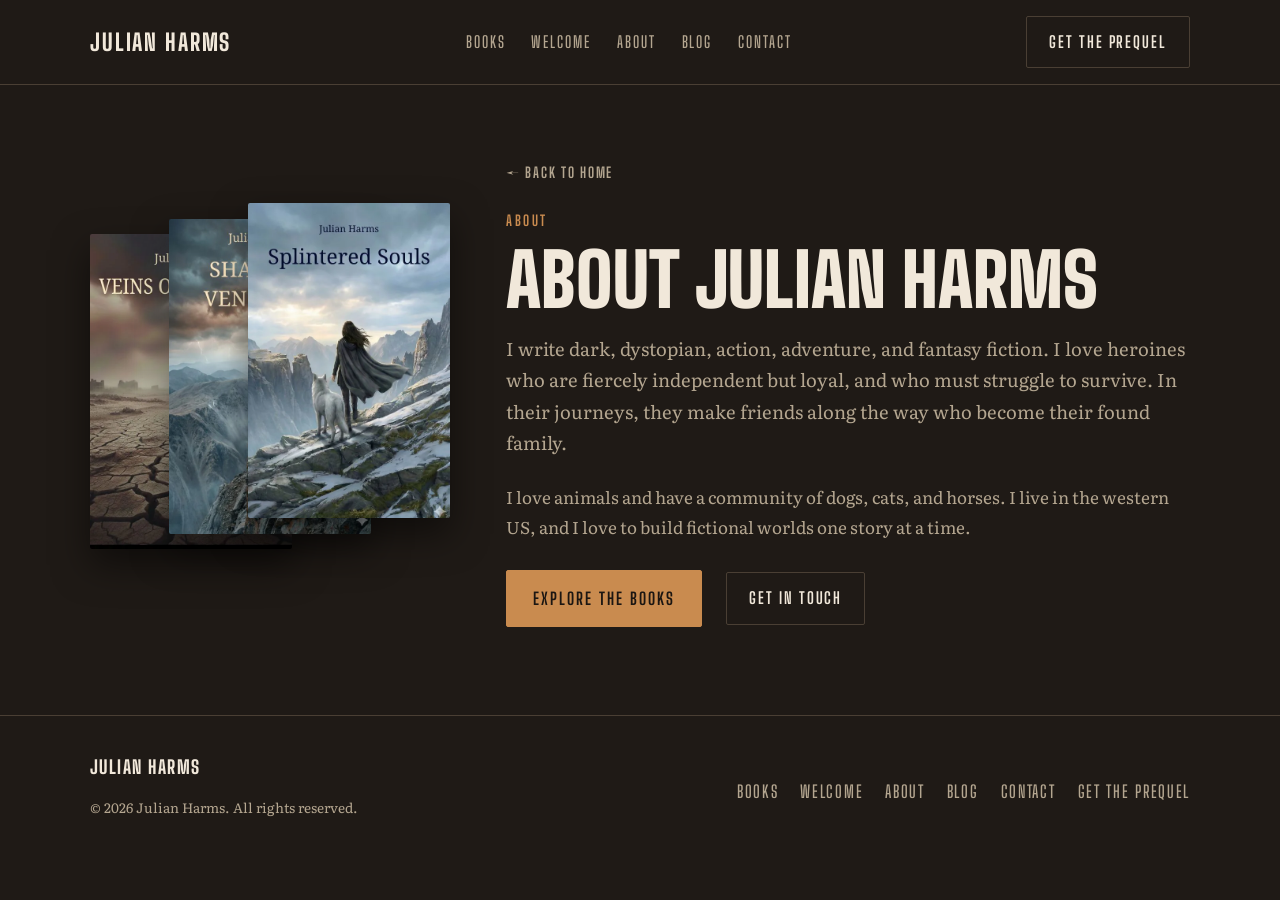
==== commit ae43f942: "Restore Welcome section; put new text on About page Co-Authored-By: Claude Opus 5.5 <noreply@anthrop" ====
--- a/about/index.html
+++ b/about/index.html
@@ -113,15 +113,13 @@
           <p class="eyebrow">About</p>
           <h1>About Julian Harms</h1>
           <p class="lead">
-            I write dystopian sci-fi and fantasy, where survival comes at a cost and hope refuses to die.
+            I write dark, dystopian, action, adventure, and fantasy fiction. I love heroines who are fiercely
+            independent but loyal, and who must struggle to survive. In their journeys, they make friends along
+            the way who become their found family.
           </p>
           <p>
-            My published novels, the Shattered World Series, are dystopian sci-fi, and I'm currently working
-            on more fantasy novels. My stories explore fractured worlds, inherited fear, and the quiet defiance
-            of those who refuse to disappear.
-          </p>
-          <p>
-            I live in the western US, where building fictional worlds is just one of my pastimes.
+            I love animals and have a community of dogs, cats, and horses. I live in the western US, and I love
+            to build fictional worlds one story at a time.
           </p>
           <div class="book-actions">
             <a class="button cta" href="/#books">Explore the Books</a>
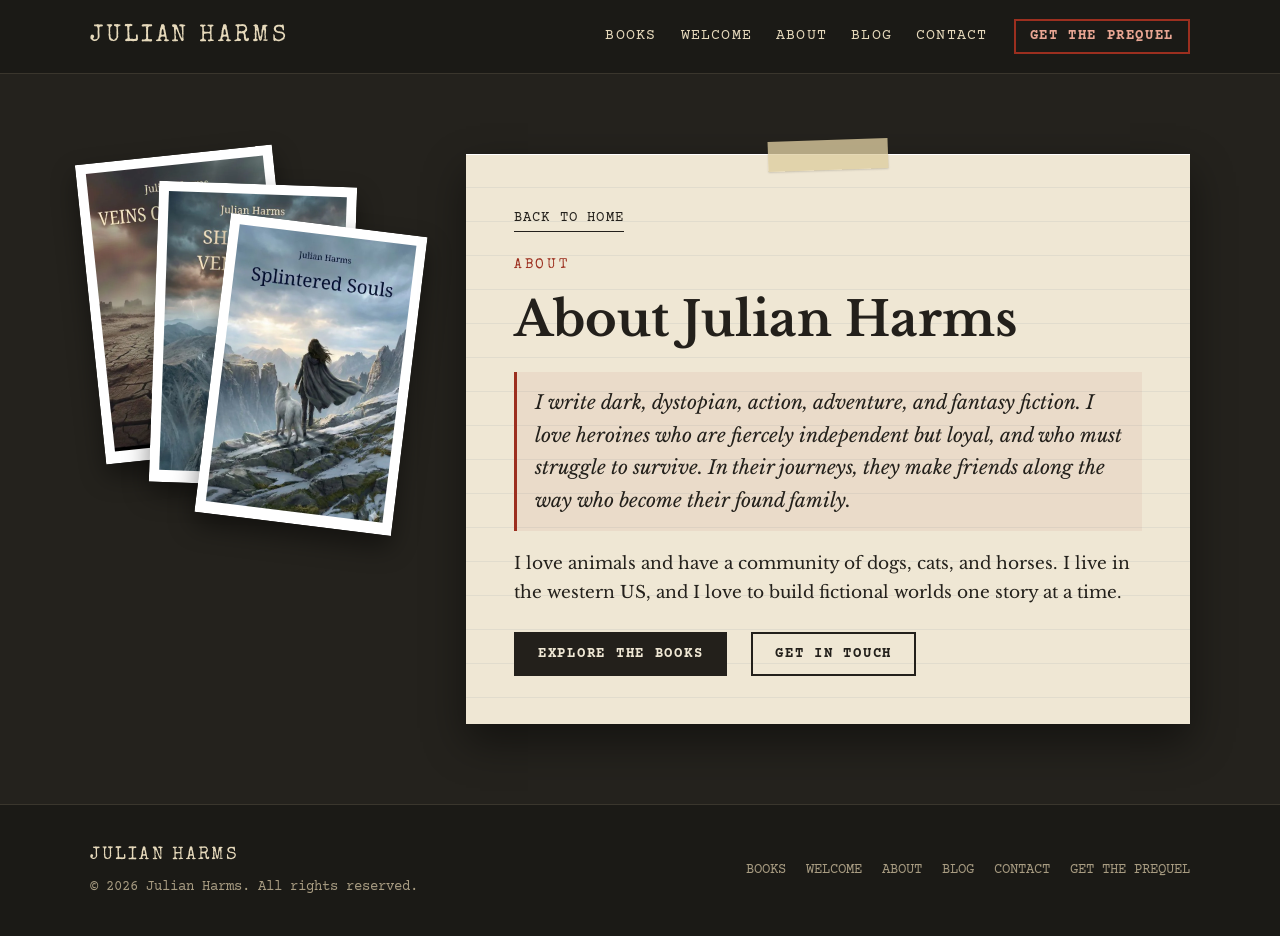
==== commit 686ebfe0: "Restyle site in the Survivor's Dossier look Field-notes theme across every page: manila and ruled-pa" ====
--- a/about/index.html
+++ b/about/index.html
@@ -25,7 +25,7 @@
   <link rel="icon" href="/images/favicon.svg" type="image/svg+xml" />
   <link rel="apple-touch-icon" href="/images/apple-touch-icon.png" />
   <link rel="manifest" href="/site.webmanifest" />
-  <meta name="theme-color" content="#1f1a16" />
+  <meta name="theme-color" content="#1b1a16" />
   <title>About | Julian Harms</title>
   <!--
     TODO when ready:
@@ -78,7 +78,7 @@
   <link rel="preconnect" href="https://fonts.googleapis.com" />
   <link rel="preconnect" href="https://fonts.gstatic.com" crossorigin />
   <link
-    href="https://fonts.googleapis.com/css2?family=Big+Shoulders+Display:wght@600;700;800;900&family=Literata:ital,opsz,wght@0,7..72,400;0,7..72,600;1,7..72,400&display=swap"
+    href="https://fonts.googleapis.com/css2?family=Libre+Baskerville:ital,wght@0,400;0,700;1,400&family=Special+Elite&family=Courier+Prime:wght@400;700&display=swap"
     rel="stylesheet" />
   <link rel="stylesheet" href="../styles.css" />
 </head>
--- a/styles.css
+++ b/styles.css
@@ -1,27 +1,27 @@
 /*
-  Julian Harms — cover-led theme.
-  Palette is sampled from the Shattered World covers: dust-brown ground,
-  rust accent, bone text, storm grey for secondary detail.
-  Titles: Big Shoulders Display (condensed poster face, like the cover type).
-  Reading: Literata (book serif).
-  Motion is intentionally minimal: colour changes on hover/focus only.
+  Julian Harms — "Survivor's Dossier" theme.
+  Pages read like a survivor's field notes pinned up in the dark: manila and
+  ruled-paper cards with tape, typewriter labels, rubber-stamp tags and
+  pinned cover photos on a dusk-brown ground taken from the covers.
+  Titles/body: Libre Baskerville. Labels: Special Elite + Courier Prime.
 */
 :root {
   color-scheme: dark;
-  --ground: #1f1a16;
-  --ground-raised: #28221c;
-  --panel: #2e2720;
-  --rule: #4a3f34;
-  --bone: #f1e8da;
-  --text: #e2d7c6;
-  --muted: #b4a690;
-  --rust: #c98b4f;
-  --rust-strong: #dda066;
-  --storm: #9aa9b0;
-  --ink: #1b1612;
-  --font-title: "Big Shoulders Display", "Arial Narrow", Impact, sans-serif;
-  --font-body: "Literata", Georgia, "Times New Roman", serif;
-  --header-h: 72px;
+  --ground: #24221d;
+  --ground-deep: #1b1a16;
+  --rule-dark: #3a362d;
+  --manila: #e6d9bb;
+  --manila-deep: #d4c39c;
+  --paper: #efe7d4;
+  --ink: #23201b;
+  --soft: #5d5446;
+  --stamp: #9c2f1f;
+  --stamp-light: #d9a48d;
+  --dim: #a89c82;
+  --tape: rgba(222, 206, 160, 0.78);
+  --font-body: "Libre Baskerville", Georgia, "Times New Roman", serif;
+  --font-type: "Special Elite", "Courier New", monospace;
+  --font-mono: "Courier Prime", "Courier New", monospace;
 }
 
 *,
@@ -30,13 +30,17 @@
   box-sizing: border-box;
 }
 
+html {
+  overflow-x: clip;
+}
+
 body {
   margin: 0;
   font-family: var(--font-body);
   font-size: 1.0625rem;
-  line-height: 1.65;
+  line-height: 1.7;
   background: var(--ground);
-  color: var(--text);
+  color: var(--ink);
   min-height: 100vh;
 }
 
@@ -48,751 +52,761 @@
 
 a:focus-visible,
 button:focus-visible {
-  outline: 2px solid var(--rust);
+  outline: 2px solid var(--stamp-light);
   outline-offset: 3px;
 }
 
 img {
   max-width: 100%;
+  height: auto;
+  display: block;
 }
 
 h1,
 h2,
 h3 {
-  color: var(--bone);
-  text-wrap: balance;
-}
-
-section[id],
-article[id] {
-  scroll-margin-top: calc(var(--header-h) + 16px);
+  font-family: var(--font-body);
+  font-weight: 700;
+  line-height: 1.18;
+  margin: 0 0 0.5em;
 }
 
 .container {
-  width: min(1100px, 92vw);
+  width: min(1100px, 100% - 32px);
   margin: 0 auto;
 }
 
-.section {
-  padding: 88px 0;
-}
-
-/* ---------- Shared type pieces ---------- */
-
-.eyebrow,
-.kicker,
-.tag,
-.card-label {
-  font-family: var(--font-title);
+.nowrap {
+  white-space: nowrap;
+}
+
+/* ---------- Shared pieces ---------- */
+
+.eyebrow {
+  font-family: var(--font-type);
+  font-size: 0.85rem;
+  letter-spacing: 0.2em;
+  text-transform: uppercase;
+  color: var(--stamp);
+  margin: 0 0 14px;
+}
+
+.kicker {
+  font-family: var(--font-mono);
+  font-size: 0.85rem;
+  letter-spacing: 0.1em;
+  text-transform: uppercase;
+  color: var(--soft);
+  margin: 0;
+}
+
+.lead {
+  font-size: 1.1rem;
+}
+
+.button {
+  display: inline-block;
+  font-family: var(--font-mono);
   font-weight: 700;
   font-size: 0.9rem;
-  letter-spacing: 0.18em;
+  letter-spacing: 0.12em;
   text-transform: uppercase;
-  color: var(--rust);
-  margin: 0 0 14px;
-}
-
-.tag {
-  display: inline-block;
-  margin: 0;
+  background: var(--ink);
+  color: var(--paper);
+  border: 2px solid var(--ink);
+  padding: 11px 22px;
+  line-height: 1.3;
+}
+
+.button:hover {
+  background: var(--stamp);
+  border-color: var(--stamp);
+}
+
+.button.ghost {
+  background: transparent;
+  color: var(--ink);
+}
+
+.button.ghost:hover {
+  background: var(--ink);
+  color: var(--paper);
+  border-color: var(--ink);
+}
+
+.button.small {
+  padding: 9px 18px;
   font-size: 0.85rem;
 }
 
-.lead {
-  color: var(--muted);
-  font-size: 1.15rem;
-  line-height: 1.7;
-  margin: 0 0 24px;
-}
-
-.meta {
+.text-link {
+  font-family: var(--font-mono);
   font-size: 0.9rem;
-  color: var(--muted);
-}
-
-.fine-print {
-  color: var(--muted);
-  font-size: 0.85rem;
-}
-
-.text-link {
-  color: var(--bone);
-  font-weight: 600;
-  text-decoration: underline;
-  text-decoration-color: var(--rust);
-  text-underline-offset: 0.22em;
+  letter-spacing: 0.08em;
+  text-transform: uppercase;
+  border-bottom: 1px solid currentColor;
+  padding-bottom: 1px;
 }
 
 .text-link:hover {
-  color: var(--rust-strong);
+  color: var(--stamp);
 }
 
 .back-link {
   display: inline-block;
-  margin: 0 0 24px;
-  font-family: var(--font-title);
-  font-weight: 700;
-  letter-spacing: 0.12em;
-  text-transform: uppercase;
-  font-size: 0.9rem;
-  text-decoration: none;
-  color: var(--muted);
-}
-
-.back-link::before {
-  content: "\2190\00a0";
-}
-
-.back-link:hover {
-  color: var(--rust-strong);
-}
-
-.book-title-link:hover {
-  color: var(--rust-strong);
-}
-
-.section-title h2 {
-  font-family: var(--font-title);
-  font-weight: 800;
-  text-transform: uppercase;
-  letter-spacing: 0.02em;
-  line-height: 0.95;
-  font-size: clamp(2.2rem, 3vw + 1.2rem, 3.4rem);
-  margin: 0 0 40px;
-}
-
-/* ---------- Buttons ---------- */
-
-.button {
-  display: inline-flex;
-  align-items: center;
-  justify-content: center;
-  white-space: nowrap;
-  padding: 12px 22px;
-  border-radius: 2px;
-  border: 1px solid var(--rust);
-  background: var(--rust);
-  color: var(--ink);
-  font-family: var(--font-title);
-  font-weight: 700;
-  font-size: 1rem;
-  letter-spacing: 0.12em;
-  text-transform: uppercase;
-  cursor: pointer;
-}
-
-.button:hover {
-  background: var(--rust-strong);
-  border-color: var(--rust-strong);
-}
-
-.button.ghost {
-  background: transparent;
-  color: var(--bone);
-  border-color: var(--rule);
-}
-
-.button.ghost:hover {
-  border-color: var(--rust);
-  color: var(--rust-strong);
-}
-
-.button.small {
-  padding: 8px 14px;
-  font-size: 0.9rem;
-}
-
-.button.cta {
-  padding: 14px 26px;
-  font-size: 1.05rem;
-}
-
-/* ---------- Header & footer ---------- */
-
-.site-header {
-  position: sticky;
-  top: 0;
-  z-index: 10;
-  background: var(--ground);
-  border-bottom: 1px solid var(--rule);
-}
-
-.header-inner {
-  display: flex;
-  align-items: center;
-  justify-content: space-between;
-  gap: 16px;
-  padding: 16px 0;
-}
-
-.logo {
-  font-family: var(--font-title);
-  font-weight: 800;
-  font-size: 1.45rem;
-  letter-spacing: 0.08em;
-  text-transform: uppercase;
-  white-space: nowrap;
-  color: var(--bone);
-}
-
-.logo.small {
-  font-size: 1.15rem;
-}
-
-.nav {
-  display: flex;
-  gap: 26px;
-  font-family: var(--font-title);
-  font-weight: 600;
-  font-size: 1rem;
-  letter-spacing: 0.12em;
-  text-transform: uppercase;
-  color: var(--muted);
-}
-
-.nav a:hover {
-  color: var(--bone);
-}
-
-.site-footer {
-  padding: 36px 0 56px;
-  border-top: 1px solid var(--rule);
-}
-
-.footer-inner {
-  display: flex;
-  align-items: center;
-  justify-content: space-between;
-  gap: 20px;
-  flex-wrap: wrap;
-}
-
-.footer-links {
-  display: flex;
-  flex-wrap: wrap;
-  gap: 12px 22px;
-  font-family: var(--font-title);
-  font-weight: 600;
-  letter-spacing: 0.1em;
-  text-transform: uppercase;
-  color: var(--muted);
-}
-
-.footer-links a:hover {
-  color: var(--bone);
-}
-
-/* ---------- Covers & panels ---------- */
-
-.book-cover {
-  display: block;
-  width: 100%;
-  height: auto;
-  border-radius: 2px;
-  box-shadow: 0 18px 40px rgba(0, 0, 0, 0.5);
-}
-
-/* Used where a block genuinely needs to stand apart (contact, post signup). */
-.glass {
-  background: var(--panel);
-  border: 1px solid var(--rule);
-  border-radius: 4px;
-}
-
-/* ---------- Homepage: intro + Book 1 feature ---------- */
-
-.hero {
-  background: var(--ground-raised);
-  border-bottom: 1px solid var(--rule);
-  padding: 72px 0 88px;
-}
-
-.hero-intro {
-  max-width: 46rem;
-  margin-left: max(4vw, calc((100vw - 1100px) / 2));
-}
-
-.hero-intro h1 {
-  font-family: var(--font-body);
-  font-weight: 600;
-  font-size: clamp(1.9rem, 2.2vw + 1.2rem, 2.9rem);
-  line-height: 1.15;
-  margin: 0 0 18px;
-}
-
-.feature {
-  display: grid;
-  grid-template-columns: minmax(220px, 360px) minmax(0, 1fr);
-  gap: 56px;
-  align-items: center;
-  margin-top: 56px;
-}
-
-.feature-copy h2 {
-  font-family: var(--font-title);
-  font-weight: 900;
-  text-transform: uppercase;
-  font-size: clamp(3rem, 5vw + 1rem, 5.6rem);
-  line-height: 0.9;
-  letter-spacing: 0.01em;
-  margin: 0 0 24px;
-}
-
-.tagline {
-  margin: 0 0 22px;
-  padding-left: 18px;
-  border-left: 2px solid var(--rust);
-  font-style: italic;
-  font-size: 1.25rem;
-  line-height: 1.55;
-  color: var(--bone);
-}
-
-.feature-copy > p {
-  color: var(--muted);
-  max-width: 60ch;
-  margin: 0;
+  margin-bottom: 22px;
 }
 
 .book-actions {
   display: flex;
   flex-wrap: wrap;
   align-items: center;
-  gap: 14px 24px;
-  margin-top: 28px;
-}
-
-/* ---------- Homepage: series ---------- */
+  gap: 16px 24px;
+  margin-top: 24px;
+}
+
+/* Rubber stamp label */
+.tag,
+.stamp {
+  display: inline-block;
+  font-family: var(--font-type);
+  font-size: 0.85rem;
+  letter-spacing: 0.16em;
+  text-transform: uppercase;
+  color: var(--stamp);
+  border: 2px solid var(--stamp);
+  padding: 2px 9px;
+  transform: rotate(-4deg);
+  opacity: 0.92;
+  line-height: 1.4;
+}
+
+/* Ruled-paper card with tape */
+.card,
+.glass {
+  background: var(--paper);
+  position: relative;
+  box-shadow: 0 1px 0 #fff inset, 0 18px 40px rgba(0, 0, 0, 0.45);
+  padding: 48px;
+}
+
+.card::before,
+.glass::before {
+  content: "";
+  position: absolute;
+  inset: 0;
+  background: repeating-linear-gradient(transparent 0 33px, rgba(60, 90, 120, 0.08) 33px 34px);
+  pointer-events: none;
+}
+
+.card > *,
+.glass > * {
+  position: relative;
+}
+
+.tape {
+  position: absolute !important;
+  width: 120px;
+  height: 30px;
+  background: var(--tape);
+  box-shadow: 0 1px 2px rgba(0, 0, 0, 0.15);
+  top: -14px;
+  z-index: 2;
+}
+
+/* Pinned cover photo: white print */
+.photo {
+  display: block;
+  background: #fff;
+  padding: 12px 12px 14px;
+  box-shadow: 0 8px 20px rgba(0, 0, 0, 0.3);
+  transform: rotate(-2.5deg);
+  align-self: start;
+}
+
+/* Cover with a slim dark edge */
+.photo.dark {
+  background: var(--ground-deep);
+  padding: 5px;
+  box-shadow: 0 10px 24px rgba(0, 0, 0, 0.35);
+}
+
+/* ---------- Header ---------- */
+
+.site-header {
+  background: var(--ground-deep);
+  border-bottom: 1px solid var(--rule-dark);
+  color: var(--manila);
+  position: sticky;
+  top: 0;
+  z-index: 20;
+}
+
+.header-inner {
+  display: flex;
+  align-items: center;
+  gap: 26px;
+  padding: 16px 0;
+}
+
+.logo {
+  font-family: var(--font-type);
+  font-size: 1.5rem;
+  letter-spacing: 0.12em;
+  text-transform: uppercase;
+  margin-right: auto;
+  white-space: nowrap;
+}
+
+.nav {
+  display: flex;
+  gap: 24px;
+  font-family: var(--font-mono);
+  font-size: 0.95rem;
+  letter-spacing: 0.08em;
+  text-transform: uppercase;
+}
+
+.nav a:hover {
+  color: var(--stamp-light);
+}
+
+.site-header .button {
+  background: transparent;
+  border: 2px solid var(--stamp);
+  color: #e9a693;
+  font-size: 0.85rem;
+  padding: 7px 14px;
+}
+
+.site-header .button:hover {
+  background: var(--stamp);
+  color: var(--paper);
+}
+
+/* ---------- Homepage ---------- */
+
+.hero {
+  background:
+    linear-gradient(rgba(36, 34, 29, 0.35), var(--ground) 96%),
+    url("images/Header%20panel.webp") center 70% / cover;
+  padding: 110px 0 120px;
+  color: var(--paper);
+}
+
+.hero .eyebrow {
+  color: var(--manila);
+}
+
+.hero h1 {
+  font-size: clamp(2rem, 4.6vw, 3.5rem);
+  line-height: 1.15;
+  max-width: 19ch;
+  margin: 0;
+  text-shadow: 0 2px 20px rgba(0, 0, 0, 0.6);
+}
+
+.feature {
+  margin-top: -60px;
+  display: grid;
+  grid-template-columns: 300px 1fr;
+  gap: 56px;
+  transform: rotate(-0.4deg);
+}
+
+.feature > .tape {
+  left: 46%;
+  transform: rotate(-3deg);
+}
+
+.feature h2 {
+  font-size: clamp(1.75rem, 3.4vw, 2.5rem);
+  margin: 10px 0 20px;
+}
+
+.tagline {
+  margin: 0 0 20px;
+  font-style: italic;
+  font-size: 1.25rem;
+  line-height: 1.6;
+  padding: 14px 18px;
+  border-left: 3px solid var(--stamp);
+  background: rgba(156, 47, 31, 0.06);
+}
+
+.books {
+  padding: 110px 0 40px;
+}
+
+.section-title {
+  text-align: center;
+  color: var(--paper);
+  margin-bottom: 56px;
+}
+
+.section-title .eyebrow {
+  color: var(--stamp-light);
+}
+
+.section-title h2 {
+  font-size: clamp(1.75rem, 3.4vw, 2.5rem);
+  margin: 0;
+}
 
 .reading-order {
   list-style: none;
-  margin: 0 0 24px;
+  margin: 0 0 80px;
   padding: 0;
   display: grid;
   grid-template-columns: repeat(4, minmax(0, 1fr));
-  gap: 28px;
-}
-
-.reading-order a {
+  gap: 30px;
+}
+
+.reading-order li {
+  background: var(--manila);
+  box-shadow: 0 12px 26px rgba(0, 0, 0, 0.4);
+  position: relative;
+}
+
+.reading-order li a {
+  display: block;
+  padding: 16px 16px 20px;
+}
+
+.reading-order li:nth-child(1) { transform: rotate(-2deg); }
+.reading-order li:nth-child(2) { transform: rotate(1.5deg) translateY(10px); }
+.reading-order li:nth-child(3) { transform: rotate(-1deg); }
+.reading-order li:nth-child(4) { transform: rotate(2deg) translateY(6px); }
+
+.reading-order li::after {
+  content: "";
+  position: absolute;
+  top: -8px;
+  left: 50%;
+  width: 14px;
+  height: 14px;
+  margin-left: -7px;
+  border-radius: 50%;
+  background: #8b2a1c;
+  box-shadow: 0 2px 3px rgba(0, 0, 0, 0.5);
+}
+
+.reading-order img {
+  width: 100%;
+  height: auto;
+  margin-bottom: 14px;
+}
+
+.ro-title {
+  display: block;
+  font-weight: 700;
+  font-size: 1.2rem;
+  line-height: 1.25;
+  margin: 10px 0 4px;
+}
+
+.ro-note {
+  display: block;
+  font-family: var(--font-mono);
+  font-size: 0.9rem;
+  color: var(--soft);
+}
+
+.reading-order a:hover .ro-title {
+  color: var(--stamp);
+}
+
+.book-list {
   display: grid;
-  gap: 4px;
-}
-
-.reading-order .book-cover {
-  margin-bottom: 12px;
-  box-shadow: 0 10px 24px rgba(0, 0, 0, 0.45);
-}
-
-.ro-num {
-  font-family: var(--font-title);
-  font-weight: 700;
-  letter-spacing: 0.16em;
-  text-transform: uppercase;
-  font-size: 0.85rem;
-  color: var(--rust);
-}
-
-.ro-title {
-  font-family: var(--font-title);
-  font-weight: 800;
-  text-transform: uppercase;
-  font-size: 1.45rem;
-  line-height: 1;
-  color: var(--bone);
-}
-
-.reading-order a:hover .ro-title {
-  color: var(--rust-strong);
-}
-
-.ro-note {
-  font-size: 0.9rem;
-  color: var(--muted);
-}
-
-.book-list {
-  margin-top: 56px;
+  grid-template-columns: 1fr 1fr;
+  gap: 40px;
 }
 
 .book-row {
   display: grid;
-  grid-template-columns: 150px minmax(0, 1fr);
-  gap: 32px;
-  padding: 36px 0;
-  border-top: 1px solid var(--rule);
+  grid-template-columns: 140px minmax(0, 1fr);
+  gap: 28px;
+  padding: 40px 34px;
+}
+
+.book-row:nth-child(1) { transform: rotate(0.6deg); }
+.book-row:nth-child(2) { transform: rotate(-0.5deg); }
+
+.book-row > .tape {
+  right: 30px;
+}
+
+.book-row img {
+  height: auto;
 }
 
 .book-row h3 {
-  font-family: var(--font-title);
-  font-weight: 800;
-  text-transform: uppercase;
-  font-size: 2.1rem;
-  line-height: 1;
-  margin: 6px 0 14px;
+  font-size: 1.55rem;
+  margin: 12px 0;
 }
 
 .book-row p {
   margin: 0;
-  color: var(--text);
-  max-width: 62ch;
-}
-
-.book-row .book-actions {
-  margin-top: 20px;
-}
-
-/* ---------- Homepage: signup ---------- */
+  font-size: 1rem;
+}
+
+.book-title-link:hover {
+  color: var(--stamp);
+}
 
 .signup {
-  background: var(--ground-raised);
-  border-top: 1px solid var(--rule);
-  border-bottom: 1px solid var(--rule);
+  padding: 90px 0;
 }
 
 .signup-shell {
+  background: var(--manila);
   display: grid;
-  grid-template-columns: minmax(160px, 240px) minmax(0, 1fr);
+  grid-template-columns: 230px minmax(0, 1fr);
+  gap: 52px;
+  align-items: center;
+  max-width: 960px;
+  margin: 0 auto;
+  border-top: 28px solid var(--manila-deep);
+}
+
+.signup-shell::before {
+  display: none;
+}
+
+.signup-cover .photo {
+  transform: rotate(2deg);
+  margin-bottom: 16px;
+}
+
+.signup-cover img {
+  height: auto;
+}
+
+.signup-panel h2 {
+  font-size: clamp(1.6rem, 3vw, 2.2rem);
+}
+
+.signup-form {
+  margin-top: 22px;
+}
+
+.about {
+  padding: 40px 0 100px;
+}
+
+.about-grid {
+  display: grid;
+  grid-template-columns: 1.3fr 1fr;
+  gap: 50px;
+  align-items: center;
+}
+
+.about-panel {
+  transform: rotate(-0.4deg);
+}
+
+.about-panel > .tape {
+  left: 40px;
+  transform: rotate(-4deg);
+}
+
+.about-panel h2 {
+  font-size: 2rem;
+}
+
+.quote {
+  margin: 0;
+  color: var(--paper);
+  padding: 20px;
+}
+
+.quote p {
+  font-style: italic;
+  font-size: 1.55rem;
+  line-height: 1.55;
+  margin: 0 0 14px;
+}
+
+.quote footer {
+  font-family: var(--font-type);
+  letter-spacing: 0.24em;
+  text-transform: uppercase;
+  color: var(--stamp-light);
+}
+
+main {
+  display: block;
+  min-height: calc(100vh - 260px);
+}
+
+/* ---------- Book, About, Contact and 404 pages ---------- */
+
+.section {
+  padding: 80px 0;
+}
+
+.book-detail-grid {
+  display: grid;
+  grid-template-columns: 320px minmax(0, 1fr);
   gap: 56px;
   align-items: start;
 }
 
-.signup-cover {
-  display: grid;
-  gap: 12px;
-  font-size: 0.9rem;
-}
-
-.signup-panel h2 {
-  font-size: clamp(1.5rem, 1.2vw + 1.1rem, 2rem);
-  line-height: 1.25;
-  margin: 0 0 16px;
-}
-
-.signup-form {
-  margin-top: 24px;
-}
-
-/* ---------- Homepage: welcome ---------- */
-
-.about-grid {
-  display: grid;
-  grid-template-columns: minmax(0, 1.2fr) minmax(0, 1fr);
-  gap: 56px;
-  align-items: center;
-}
-
-.about-panel h2 {
-  font-family: var(--font-title);
-  font-weight: 800;
-  text-transform: uppercase;
-  font-size: clamp(2rem, 2vw + 1.2rem, 2.8rem);
-  line-height: 1;
-  margin: 0 0 20px;
-}
-
-.about-panel p {
-  color: var(--muted);
-  max-width: 62ch;
-}
-
-.quote {
-  margin: 0;
-  padding-top: 20px;
-  border-top: 2px solid var(--rust);
-}
-
-.quote p {
-  margin: 0;
+.book-detail-cover {
+  background: var(--ground-deep);
+  padding: 5px;
+  box-shadow: 0 18px 40px rgba(0, 0, 0, 0.5);
+  transform: rotate(-1.5deg);
+}
+
+.book-detail-cover::before {
+  display: none;
+}
+
+.book-detail-cover .book-cover {
+  width: 100%;
+  height: auto;
+}
+
+.book-detail-copy {
+  background: var(--paper);
+  position: relative;
+  box-shadow: 0 1px 0 #fff inset, 0 18px 40px rgba(0, 0, 0, 0.45);
+  padding: 48px;
+}
+
+.book-detail-copy::before {
+  content: "";
+  position: absolute;
+  inset: 0;
+  background: repeating-linear-gradient(transparent 0 33px, rgba(60, 90, 120, 0.08) 33px 34px);
+  pointer-events: none;
+}
+
+.book-detail-copy::after {
+  content: "";
+  position: absolute;
+  width: 120px;
+  height: 30px;
+  background: var(--tape);
+  box-shadow: 0 1px 2px rgba(0, 0, 0, 0.15);
+  top: -14px;
+  left: 50%;
+  margin-left: -60px;
+  transform: rotate(-2deg);
+}
+
+.book-detail-copy > * {
+  position: relative;
+}
+
+.book-detail-copy h1 {
+  font-size: clamp(2rem, 4vw, 3rem);
+}
+
+.book-detail .lead {
   font-style: italic;
-  font-size: 1.35rem;
-  line-height: 1.5;
-  color: var(--bone);
-}
-
-.quote footer {
-  margin-top: 14px;
-  font-family: var(--font-title);
-  font-weight: 700;
-  letter-spacing: 0.16em;
-  text-transform: uppercase;
-  font-size: 0.85rem;
-  color: var(--muted);
-}
-
-/* ---------- Book detail pages (also About) ---------- */
-
-.book-detail {
-  padding-top: 72px;
-}
-
-.book-detail-grid {
-  display: grid;
-  grid-template-columns: minmax(220px, 360px) minmax(0, 1fr);
-  gap: 56px;
-  align-items: center;
-}
-
-.book-detail-cover.glass {
-  background: none;
-  border: 0;
-  padding: 0;
-}
-
-.book-detail-cover .book-cover {
-  max-height: 78vh;
-  width: auto;
-  margin: 0 auto;
-}
-
-.book-detail-copy h1 {
-  margin: 0 0 20px;
-  font-family: var(--font-title);
-  font-weight: 900;
-  text-transform: uppercase;
-  font-size: clamp(2.8rem, 4.5vw + 1rem, 5.4rem);
-  line-height: 0.9;
-}
-
-.book-detail-copy p:not(.eyebrow):not(.lead) {
-  color: var(--muted);
-  line-height: 1.75;
-}
-
-/* About page: cover fan stands in until there's an author photo */
+  font-size: 1.2rem;
+  padding: 14px 18px;
+  border-left: 3px solid var(--stamp);
+  background: rgba(156, 47, 31, 0.06);
+}
+
 .about-covers {
   position: relative;
-  aspect-ratio: 4 / 4.2;
+  height: 470px;
 }
 
 .about-covers img {
   position: absolute;
-  width: 56%;
+  width: 62%;
   height: auto;
-  border-radius: 2px;
-  box-shadow: 0 16px 36px rgba(0, 0, 0, 0.5);
-}
-
-.about-covers img:nth-child(1) {
-  left: 0;
-  top: 8%;
-}
-
-.about-covers img:nth-child(2) {
-  left: 22%;
-  top: 4%;
-}
-
-.about-covers img:nth-child(3) {
-  left: 44%;
-  top: 0;
-}
-
-/* ---------- Contact & 404 ---------- */
-
-.contact-page {
-  display: flex;
-  flex-direction: column;
-  min-height: 100vh;
-  min-height: 100dvh;
-}
-
-.contact-page main {
-  flex: 1;
-  display: flex;
-}
-
-.contact-page .contact {
-  width: 100%;
-  display: flex;
-  align-items: center;
-  padding: clamp(48px, 8vh, 120px) 0;
-}
+  background: #fff;
+  padding: 10px 10px 12px;
+  box-shadow: 0 12px 26px rgba(0, 0, 0, 0.45);
+}
+
+.about-covers img:nth-child(1) { left: 0; top: 0; transform: rotate(-6deg); }
+.about-covers img:nth-child(2) { left: 20%; top: 30px; transform: rotate(2deg); }
+.about-covers img:nth-child(3) { left: 38%; top: 70px; transform: rotate(7deg); }
 
 .contact-panel {
-  padding: 40px;
   max-width: 760px;
-}
-
-.contact-panel h1 {
-  font-size: clamp(2.6rem, 3vw + 1.2rem, 4rem);
-}
-
-.not-found h1 {
-  line-height: 0.95;
+  margin: 0 auto;
+}
+
+.contact-panel .button {
+  text-transform: none;
+  letter-spacing: 0.04em;
 }
 
 /* ---------- Blog ---------- */
 
-.blog {
-  padding-top: 72px;
+.blog-title {
+  max-width: 720px;
+  margin: 0 auto 56px;
 }
 
 .blog-title h1 {
-  font-family: var(--font-title);
-  font-weight: 900;
-  text-transform: uppercase;
-  font-size: clamp(2.8rem, 3vw + 1.4rem, 4.2rem);
-  line-height: 0.95;
-  margin: 0 0 12px;
+  font-size: clamp(2.2rem, 5vw, 3.2rem);
 }
 
 .blog-title .lead {
-  margin-bottom: 40px;
+  color: var(--manila);
 }
 
 .blog-title .text-link {
+  color: var(--stamp-light);
   margin-left: 6px;
-  white-space: nowrap;
 }
 
 .post-grid {
   display: grid;
-  grid-template-columns: repeat(auto-fill, minmax(300px, 1fr));
-  gap: 28px;
+  grid-template-columns: repeat(2, minmax(0, 1fr));
+  gap: 44px;
+  align-items: start;
 }
 
 .post-card {
-  overflow: hidden;
-  display: flex;
-  flex-direction: column;
-}
+  padding: 0;
+}
+
+.post-card:nth-child(odd) { transform: rotate(-0.5deg); }
+.post-card:nth-child(even) { transform: rotate(0.5deg); }
 
 .post-card-cover {
   display: block;
+  padding: 14px 14px 0;
 }
 
 .post-card-cover img {
-  display: block;
   width: 100%;
-  aspect-ratio: 1200 / 630;
   height: auto;
-  object-fit: cover;
-  border-bottom: 1px solid var(--rule);
 }
 
 .post-card-body {
-  padding: 22px 26px 28px;
-  display: flex;
-  flex-direction: column;
-  gap: 12px;
-  flex: 1;
-}
-
-.post-card-body h2 {
-  margin: 0;
-  font-family: var(--font-title);
-  font-weight: 800;
-  text-transform: uppercase;
-  font-size: 1.7rem;
-  line-height: 1;
-}
-
-.post-card-body p:not(.meta) {
-  margin: 0;
-  line-height: 1.6;
-}
-
-.post-card .meta,
-.post .meta {
+  padding: 30px 34px 36px;
+}
+
+.post-card h2 {
+  font-size: 1.5rem;
+  margin: 12px 0;
+}
+
+.meta {
+  font-family: var(--font-mono);
+  font-size: 0.9rem;
+  color: var(--soft);
   display: flex;
   align-items: center;
   gap: 14px;
+  flex-wrap: wrap;
   margin: 0;
 }
 
-.post {
-  padding-top: 72px;
-}
-
 .post-shell {
-  max-width: 740px;
-}
-
-.post h1 {
-  font-family: var(--font-title);
-  font-weight: 900;
-  text-transform: uppercase;
-  font-size: clamp(2.6rem, 3vw + 1.2rem, 4rem);
-  line-height: 0.95;
-  margin: 16px 0 32px;
+  max-width: 820px;
+  background: var(--paper);
+  position: relative;
+  box-shadow: 0 1px 0 #fff inset, 0 18px 40px rgba(0, 0, 0, 0.45);
+  padding: 56px 64px;
+}
+
+.post-shell::before {
+  content: "";
+  position: absolute;
+  width: 120px;
+  height: 30px;
+  background: var(--tape);
+  top: -14px;
+  left: 50%;
+  margin-left: -60px;
+  transform: rotate(-2deg);
+}
+
+.post-shell h1 {
+  font-size: clamp(2rem, 4.4vw, 2.9rem);
+  margin: 18px 0 26px;
 }
 
 .post-cover {
-  display: block;
   width: 100%;
   height: auto;
-  aspect-ratio: 1200 / 630;
-  object-fit: cover;
-  border-radius: 2px;
-  margin-bottom: 40px;
-}
-
-.post-body {
-  font-size: 1.15rem;
-  line-height: 1.8;
-}
-
-.post-body p,
-.post-body ul,
-.post-body ol {
-  margin: 0 0 24px;
-}
-
-.post-body h2 {
-  font-family: var(--font-title);
-  font-weight: 800;
+  background: #fff;
+  padding: 10px;
+  box-shadow: 0 10px 24px rgba(0, 0, 0, 0.25);
+  margin-bottom: 34px;
+}
+
+.post-body p {
+  margin: 0 0 1.2em;
+}
+
+.post-divider {
+  text-align: center;
+  color: var(--stamp);
+  letter-spacing: 0.2em;
+  overflow-wrap: anywhere;
+}
+
+.post-signoff {
+  font-family: var(--font-type);
+  font-size: 1.2rem;
+}
+
+.post-signup {
+  background: var(--manila);
+  margin-top: 48px;
+  padding: 40px;
+  border-top: 22px solid var(--manila-deep);
+  box-shadow: 0 10px 26px rgba(0, 0, 0, 0.2);
+}
+
+.post-signup::before {
+  display: none;
+}
+
+.post-signup h2 {
+  font-size: 1.6rem;
+}
+
+/* ---------- Footer ---------- */
+
+.site-footer {
+  background: var(--ground-deep);
+  color: var(--dim);
+  font-family: var(--font-mono);
+  font-size: 0.9rem;
+  border-top: 1px solid var(--rule-dark);
+}
+
+.footer-inner {
+  display: flex;
+  justify-content: space-between;
+  align-items: center;
+  flex-wrap: wrap;
+  gap: 20px;
+  padding: 36px 0;
+}
+
+.logo.small {
+  font-size: 1.1rem;
+  color: var(--manila);
+}
+
+.fine-print {
+  margin: 4px 0 0;
+}
+
+.footer-links {
+  display: flex;
+  flex-wrap: wrap;
+  gap: 20px;
   text-transform: uppercase;
-  font-size: 1.9rem;
-  margin: 48px 0 16px;
-}
-
-.post-body a {
-  color: var(--bone);
-  text-decoration: underline;
-  text-decoration-color: var(--rust);
-  text-underline-offset: 0.2em;
-}
-
-.post-body blockquote {
-  margin: 32px 0;
-  padding-left: 22px;
-  border-left: 2px solid var(--rust);
-  font-style: italic;
-  font-size: 1.3rem;
-  color: var(--bone);
-}
-
-.post-body .post-divider {
-  text-align: center;
-  letter-spacing: 0.2em;
-  color: var(--rust);
-  margin: 36px 0;
-}
-
-.post-signoff {
-  font-style: italic;
-}
-
-.post-signup {
-  margin-top: 56px;
-  padding: 32px;
-}
-
-.post-signup h2 {
-  font-size: clamp(1.3rem, 1.2vw + 1rem, 1.7rem);
-  line-height: 1.3;
-  margin: 0 0 16px;
-}
-
-.sr-only {
-  position: absolute;
-  width: 1px;
-  height: 1px;
-  padding: 0;
-  margin: -1px;
-  overflow: hidden;
-  clip: rect(0, 0, 0, 0);
-  border: 0;
+}
+
+.footer-links a:hover {
+  color: var(--manila);
 }
 
 /* ---------- Responsive ---------- */
@@ -802,7 +816,7 @@
   .header-inner {
     flex-wrap: wrap;
     padding: 12px 0 0;
-    row-gap: 8px;
+    row-gap: 6px;
   }
   .nav {
     order: 3;
@@ -816,61 +830,81 @@
   .nav::-webkit-scrollbar {
     display: none;
   }
-  :root {
-    --header-h: 112px;
-  }
   .reading-order {
     grid-template-columns: repeat(2, minmax(0, 1fr));
-  }
-  .about-grid {
+    gap: 28px 18px;
+  }
+  .book-list,
+  .about-grid,
+  .post-grid {
     grid-template-columns: 1fr;
   }
 }
 
 @media (max-width: 720px) {
-  .section {
-    padding: 64px 0;
-  }
   .hero {
-    padding: 48px 0 64px;
-  }
-  .hero-intro {
-    margin-left: 4vw;
-    margin-right: 4vw;
+    padding: 64px 0 100px;
+  }
+  .card,
+  .glass,
+  .book-detail-copy {
+    padding: 30px 22px;
   }
   .feature,
   .book-detail-grid,
   .signup-shell {
     grid-template-columns: 1fr;
-    gap: 32px;
-  }
-  .feature {
-    margin-top: 40px;
-  }
-  .feature-cover {
-    width: min(64%, 280px);
-  }
-  .book-detail,
-  .blog,
-  .post {
-    padding-top: 48px;
-  }
-  .book-detail-cover .book-cover {
-    max-height: 56vh;
-  }
-  .signup-cover {
-    grid-template-columns: 96px 1fr;
-    align-items: center;
+    gap: 28px;
+  }
+  .feature .photo {
+    width: 70%;
+    margin: 0 auto;
+  }
+  .book-detail-cover {
+    width: min(70%, 280px);
+    margin: 0 auto;
+    padding: 5px;
+    box-shadow: 0 10px 22px rgba(0, 0, 0, 0.35);
+  }
+  .books {
+    padding-top: 80px;
+  }
+  .ro-title {
+    font-size: 1rem;
+  }
+  .book-row {
+    grid-template-columns: 100px minmax(0, 1fr);
+    gap: 18px;
+    padding: 30px 20px;
+  }
+  .book-row h3 {
+    font-size: 1.3rem;
+  }
+  .signup-cover .photo {
+    width: 60%;
+  }
+  .about {
+    padding-top: 20px;
+  }
+  .about-grid {
+    gap: 20px;
   }
   .about-covers {
-    max-width: 320px;
-  }
-  .post-grid {
-    grid-template-columns: 1fr;
-  }
-  .contact-panel,
+    height: 300px;
+    width: min(100%, 300px);
+    margin: 0 auto;
+  }
+  .section {
+    padding: 56px 0;
+  }
+  .post-shell {
+    padding: 36px 22px;
+  }
+  .post-card-body {
+    padding: 24px 22px 28px;
+  }
   .post-signup {
-    padding: 24px 20px;
+    padding: 28px 20px;
   }
   .footer-inner {
     flex-direction: column;
@@ -878,30 +912,20 @@
   }
 }
 
-@media (max-width: 520px) {
-  .book-row {
-    grid-template-columns: 96px minmax(0, 1fr);
-    gap: 18px;
-  }
-  .book-row h3 {
-    font-size: 1.7rem;
-  }
-}
-
 @media (max-width: 400px) {
   .logo {
-    font-size: 1.2rem;
+    font-size: 1.15rem;
   }
   .site-header .button {
-    padding: 8px 12px;
-    font-size: 0.85rem;
+    padding: 6px 10px;
+    font-size: 0.75rem;
   }
   .header-inner {
     gap: 10px;
   }
   .nav {
     gap: 16px;
-    font-size: 0.95rem;
+    font-size: 0.9rem;
   }
 }
 
@@ -914,7 +938,3 @@
     scroll-behavior: auto !important;
   }
 }
-
-.nowrap {
-  white-space: nowrap;
-}
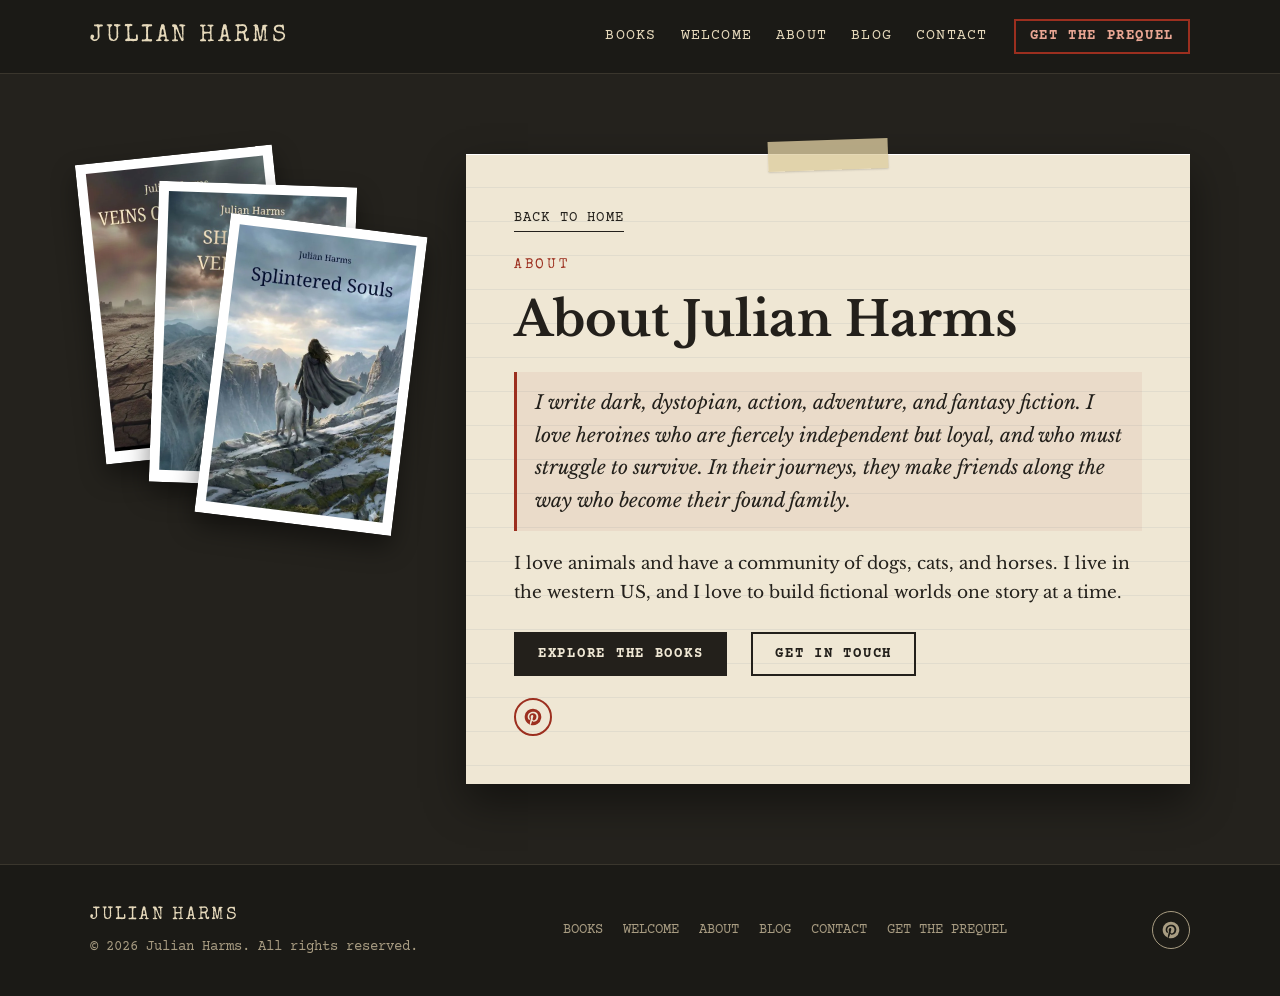
==== commit 67a73c23: "Add Pinterest social link to footer, Contact and About pages Co-Authored-By: Claude Opus 5.5 <norepl" ====
--- a/about/index.html
+++ b/about/index.html
@@ -45,6 +45,7 @@
       "mainEntity": {
         "@type": "Person",
         "@id": "https://julianharms.com/#author",
+        "sameAs": ["https://www.pinterest.com/0xsi0481m8g98vflykwwtysgiju89o/"],
         "name": "Julian Harms",
         "url": "https://julianharms.com/",
         "jobTitle": "Author",
@@ -125,6 +126,11 @@
             <a class="button cta" href="/#books">Explore the Books</a>
             <a class="button ghost" href="/contact/">Get in Touch</a>
           </div>
+          <div class="social-links page-social">
+            <a class="social-icon" href="https://www.pinterest.com/0xsi0481m8g98vflykwwtysgiju89o/" target="_blank" rel="noopener noreferrer me" aria-label="Julian Harms on Pinterest" title="Pinterest">
+              <svg viewBox="0 0 24 24" width="20" height="20" aria-hidden="true" focusable="false"><path fill="currentColor" d="M12 2a10 10 0 0 0-3.64 19.31c-.09-.78-.17-1.98.03-2.83l1.18-5s-.3-.6-.3-1.49c0-1.4.81-2.44 1.82-2.44.86 0 1.27.64 1.27 1.41 0 .86-.55 2.15-.83 3.34-.24 1 .5 1.81 1.48 1.81 1.78 0 3.15-1.88 3.15-4.58 0-2.39-1.72-4.07-4.18-4.07-2.85 0-4.52 2.14-4.52 4.35 0 .86.33 1.78.74 2.28.08.1.09.19.07.29l-.28 1.13c-.04.18-.15.22-.33.13-1.25-.58-2.03-2.4-2.03-3.87 0-3.15 2.29-6.04 6.6-6.04 3.46 0 6.16 2.47 6.16 5.77 0 3.44-2.17 6.22-5.18 6.22-1.01 0-1.97-.53-2.29-1.15l-.62 2.38c-.23.87-.84 1.95-1.25 2.62A10 10 0 1 0 12 2z"/></svg>
+            </a>
+          </div>
         </div>
       </div>
     </section>
@@ -144,6 +150,11 @@
         <a href="/contact/">Contact</a>
         <a href="/#signup">Get the Prequel</a>
       </div>
+      <div class="social-links">
+        <a class="social-icon" href="https://www.pinterest.com/0xsi0481m8g98vflykwwtysgiju89o/" target="_blank" rel="noopener noreferrer me" aria-label="Julian Harms on Pinterest" title="Pinterest">
+          <svg viewBox="0 0 24 24" width="20" height="20" aria-hidden="true" focusable="false"><path fill="currentColor" d="M12 2a10 10 0 0 0-3.64 19.31c-.09-.78-.17-1.98.03-2.83l1.18-5s-.3-.6-.3-1.49c0-1.4.81-2.44 1.82-2.44.86 0 1.27.64 1.27 1.41 0 .86-.55 2.15-.83 3.34-.24 1 .5 1.81 1.48 1.81 1.78 0 3.15-1.88 3.15-4.58 0-2.39-1.72-4.07-4.18-4.07-2.85 0-4.52 2.14-4.52 4.35 0 .86.33 1.78.74 2.28.08.1.09.19.07.29l-.28 1.13c-.04.18-.15.22-.33.13-1.25-.58-2.03-2.4-2.03-3.87 0-3.15 2.29-6.04 6.6-6.04 3.46 0 6.16 2.47 6.16 5.77 0 3.44-2.17 6.22-5.18 6.22-1.01 0-1.97-.53-2.29-1.15l-.62 2.38c-.23.87-.84 1.95-1.25 2.62A10 10 0 1 0 12 2z"/></svg>
+        </a>
+      </div>
     </div>
   </footer>
 </body>
--- a/styles.css
+++ b/styles.css
@@ -294,6 +294,18 @@
   color: var(--paper);
 }
 
+@media (min-width: 900px) {
+  /* Show the whole figure and some sky; shift her to the right of the headline */
+  .hero {
+    min-height: clamp(560px, 46vw, 820px);
+    display: flex;
+    align-items: center;
+    padding: 60px 0 110px;
+    background-size: 100% 100%, 130% auto;
+    background-position: 0 0, 0% 51%;
+  }
+}
+
 .hero .eyebrow {
   color: var(--manila);
 }
@@ -843,7 +855,10 @@
 
 @media (max-width: 720px) {
   .hero {
-    padding: 64px 0 100px;
+    /* Tall enough that she stands clear below the headline */
+    padding: 56px 0 400px;
+    background-size: 100% 100%, auto 108%;
+    background-position: 0 0, center 100%;
   }
   .card,
   .glass,
@@ -938,3 +953,43 @@
     scroll-behavior: auto !important;
   }
 }
+
+/* ---------- Social links ---------- */
+
+.social-links {
+  display: flex;
+  flex-wrap: wrap;
+  gap: 12px;
+}
+
+.social-icon {
+  display: inline-flex;
+  align-items: center;
+  justify-content: center;
+  width: 38px;
+  height: 38px;
+  border: 1px solid currentColor;
+  border-radius: 50%;
+  color: var(--dim);
+  transition: color 0.2s ease, transform 0.2s ease;
+}
+
+.social-icon:hover,
+.social-icon:focus-visible {
+  color: var(--manila);
+  transform: rotate(-6deg);
+}
+
+.page-social {
+  margin-top: 22px;
+}
+
+.page-social .social-icon {
+  color: var(--stamp);
+  border-width: 2px;
+}
+
+.page-social .social-icon:hover,
+.page-social .social-icon:focus-visible {
+  color: var(--ink);
+}
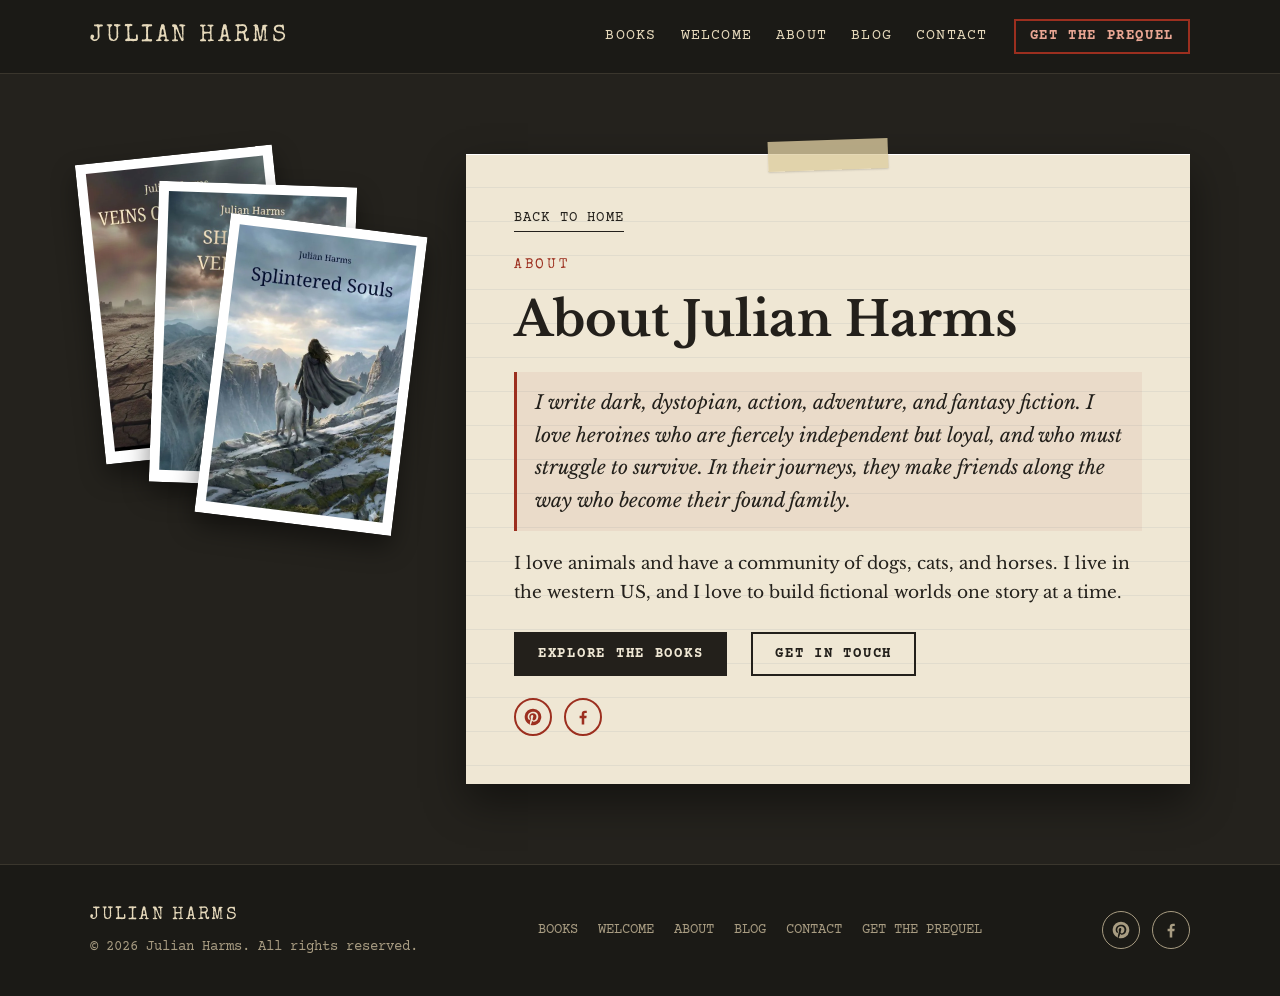
==== commit 968b9e3c: "Add Facebook social link next to Pinterest Co-Authored-By: Claude Opus 5.5 <noreply@anthropic.com> C" ====
--- a/about/index.html
+++ b/about/index.html
@@ -45,7 +45,7 @@
       "mainEntity": {
         "@type": "Person",
         "@id": "https://julianharms.com/#author",
-        "sameAs": ["https://www.pinterest.com/0xsi0481m8g98vflykwwtysgiju89o/"],
+        "sameAs": ["https://www.pinterest.com/0xsi0481m8g98vflykwwtysgiju89o/", "https://www.facebook.com/profile.php?id=61579558916763"],
         "name": "Julian Harms",
         "url": "https://julianharms.com/",
         "jobTitle": "Author",
@@ -130,6 +130,9 @@
             <a class="social-icon" href="https://www.pinterest.com/0xsi0481m8g98vflykwwtysgiju89o/" target="_blank" rel="noopener noreferrer me" aria-label="Julian Harms on Pinterest" title="Pinterest">
               <svg viewBox="0 0 24 24" width="20" height="20" aria-hidden="true" focusable="false"><path fill="currentColor" d="M12 2a10 10 0 0 0-3.64 19.31c-.09-.78-.17-1.98.03-2.83l1.18-5s-.3-.6-.3-1.49c0-1.4.81-2.44 1.82-2.44.86 0 1.27.64 1.27 1.41 0 .86-.55 2.15-.83 3.34-.24 1 .5 1.81 1.48 1.81 1.78 0 3.15-1.88 3.15-4.58 0-2.39-1.72-4.07-4.18-4.07-2.85 0-4.52 2.14-4.52 4.35 0 .86.33 1.78.74 2.28.08.1.09.19.07.29l-.28 1.13c-.04.18-.15.22-.33.13-1.25-.58-2.03-2.4-2.03-3.87 0-3.15 2.29-6.04 6.6-6.04 3.46 0 6.16 2.47 6.16 5.77 0 3.44-2.17 6.22-5.18 6.22-1.01 0-1.97-.53-2.29-1.15l-.62 2.38c-.23.87-.84 1.95-1.25 2.62A10 10 0 1 0 12 2z"/></svg>
             </a>
+            <a class="social-icon" href="https://www.facebook.com/profile.php?id=61579558916763" target="_blank" rel="noopener noreferrer me" aria-label="Julian Harms on Facebook" title="Facebook">
+              <svg viewBox="0 0 24 24" width="20" height="20" aria-hidden="true" focusable="false"><path fill="currentColor" d="M13.5 21v-7.5h2.53l.38-2.94H13.5V8.69c0-.85.24-1.43 1.46-1.43h1.56V4.63a20.9 20.9 0 0 0-2.27-.12c-2.25 0-3.79 1.37-3.79 3.89v2.16H7.92v2.94h2.54V21h3.04z"/></svg>
+            </a>
           </div>
         </div>
       </div>
@@ -154,6 +157,9 @@
         <a class="social-icon" href="https://www.pinterest.com/0xsi0481m8g98vflykwwtysgiju89o/" target="_blank" rel="noopener noreferrer me" aria-label="Julian Harms on Pinterest" title="Pinterest">
           <svg viewBox="0 0 24 24" width="20" height="20" aria-hidden="true" focusable="false"><path fill="currentColor" d="M12 2a10 10 0 0 0-3.64 19.31c-.09-.78-.17-1.98.03-2.83l1.18-5s-.3-.6-.3-1.49c0-1.4.81-2.44 1.82-2.44.86 0 1.27.64 1.27 1.41 0 .86-.55 2.15-.83 3.34-.24 1 .5 1.81 1.48 1.81 1.78 0 3.15-1.88 3.15-4.58 0-2.39-1.72-4.07-4.18-4.07-2.85 0-4.52 2.14-4.52 4.35 0 .86.33 1.78.74 2.28.08.1.09.19.07.29l-.28 1.13c-.04.18-.15.22-.33.13-1.25-.58-2.03-2.4-2.03-3.87 0-3.15 2.29-6.04 6.6-6.04 3.46 0 6.16 2.47 6.16 5.77 0 3.44-2.17 6.22-5.18 6.22-1.01 0-1.97-.53-2.29-1.15l-.62 2.38c-.23.87-.84 1.95-1.25 2.62A10 10 0 1 0 12 2z"/></svg>
         </a>
+        <a class="social-icon" href="https://www.facebook.com/profile.php?id=61579558916763" target="_blank" rel="noopener noreferrer me" aria-label="Julian Harms on Facebook" title="Facebook">
+          <svg viewBox="0 0 24 24" width="20" height="20" aria-hidden="true" focusable="false"><path fill="currentColor" d="M13.5 21v-7.5h2.53l.38-2.94H13.5V8.69c0-.85.24-1.43 1.46-1.43h1.56V4.63a20.9 20.9 0 0 0-2.27-.12c-2.25 0-3.79 1.37-3.79 3.89v2.16H7.92v2.94h2.54V21h3.04z"/></svg>
+        </a>
       </div>
     </div>
   </footer>
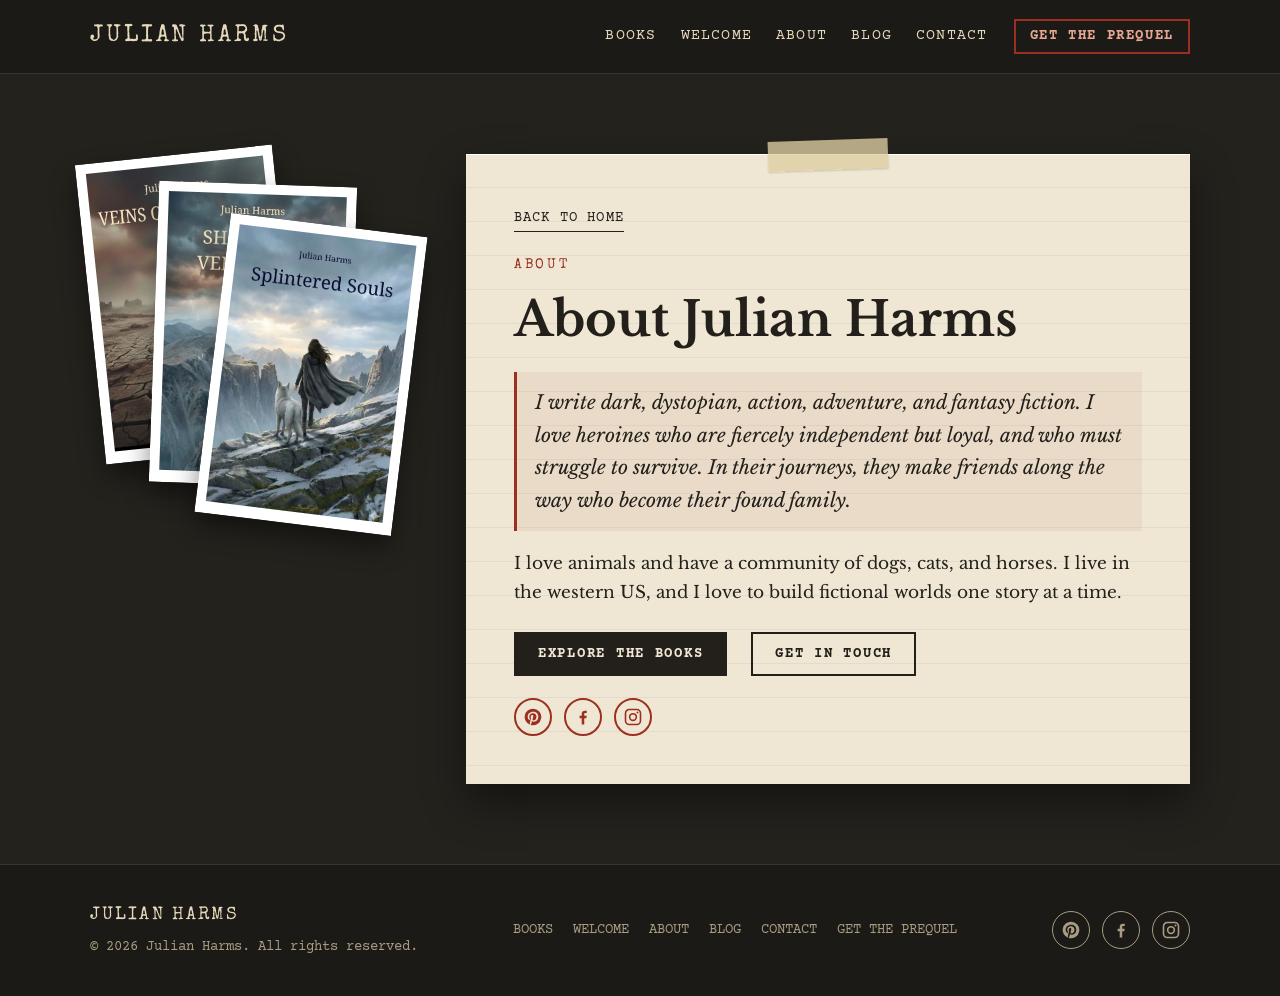
==== commit 6a58dad2: "Add Instagram social link Co-Authored-By: Claude Opus 5.5 <noreply@anthropic.com> Claude-Session: ht" ====
--- a/about/index.html
+++ b/about/index.html
@@ -45,7 +45,7 @@
       "mainEntity": {
         "@type": "Person",
         "@id": "https://julianharms.com/#author",
-        "sameAs": ["https://www.pinterest.com/0xsi0481m8g98vflykwwtysgiju89o/", "https://www.facebook.com/profile.php?id=61579558916763"],
+        "sameAs": ["https://www.pinterest.com/0xsi0481m8g98vflykwwtysgiju89o/", "https://www.facebook.com/profile.php?id=61579558916763", "https://www.instagram.com/julianharmsauthor/"],
         "name": "Julian Harms",
         "url": "https://julianharms.com/",
         "jobTitle": "Author",
@@ -133,6 +133,9 @@
             <a class="social-icon" href="https://www.facebook.com/profile.php?id=61579558916763" target="_blank" rel="noopener noreferrer me" aria-label="Julian Harms on Facebook" title="Facebook">
               <svg viewBox="0 0 24 24" width="20" height="20" aria-hidden="true" focusable="false"><path fill="currentColor" d="M13.5 21v-7.5h2.53l.38-2.94H13.5V8.69c0-.85.24-1.43 1.46-1.43h1.56V4.63a20.9 20.9 0 0 0-2.27-.12c-2.25 0-3.79 1.37-3.79 3.89v2.16H7.92v2.94h2.54V21h3.04z"/></svg>
             </a>
+            <a class="social-icon" href="https://www.instagram.com/julianharmsauthor/" target="_blank" rel="noopener noreferrer me" aria-label="Julian Harms on Instagram" title="Instagram">
+              <svg viewBox="0 0 24 24" width="20" height="20" aria-hidden="true" focusable="false"><path fill="none" stroke="currentColor" stroke-width="1.9" d="M7.5 3h9A4.5 4.5 0 0 1 21 7.5v9a4.5 4.5 0 0 1-4.5 4.5h-9A4.5 4.5 0 0 1 3 16.5v-9A4.5 4.5 0 0 1 7.5 3z"/><circle cx="12" cy="12" r="4" fill="none" stroke="currentColor" stroke-width="1.9"/><circle cx="17.4" cy="6.6" r="1.2" fill="currentColor"/></svg>
+            </a>
           </div>
         </div>
       </div>
@@ -160,6 +163,9 @@
         <a class="social-icon" href="https://www.facebook.com/profile.php?id=61579558916763" target="_blank" rel="noopener noreferrer me" aria-label="Julian Harms on Facebook" title="Facebook">
           <svg viewBox="0 0 24 24" width="20" height="20" aria-hidden="true" focusable="false"><path fill="currentColor" d="M13.5 21v-7.5h2.53l.38-2.94H13.5V8.69c0-.85.24-1.43 1.46-1.43h1.56V4.63a20.9 20.9 0 0 0-2.27-.12c-2.25 0-3.79 1.37-3.79 3.89v2.16H7.92v2.94h2.54V21h3.04z"/></svg>
         </a>
+        <a class="social-icon" href="https://www.instagram.com/julianharmsauthor/" target="_blank" rel="noopener noreferrer me" aria-label="Julian Harms on Instagram" title="Instagram">
+          <svg viewBox="0 0 24 24" width="20" height="20" aria-hidden="true" focusable="false"><path fill="none" stroke="currentColor" stroke-width="1.9" d="M7.5 3h9A4.5 4.5 0 0 1 21 7.5v9a4.5 4.5 0 0 1-4.5 4.5h-9A4.5 4.5 0 0 1 3 16.5v-9A4.5 4.5 0 0 1 7.5 3z"/><circle cx="12" cy="12" r="4" fill="none" stroke="currentColor" stroke-width="1.9"/><circle cx="17.4" cy="6.6" r="1.2" fill="currentColor"/></svg>
+        </a>
       </div>
     </div>
   </footer>
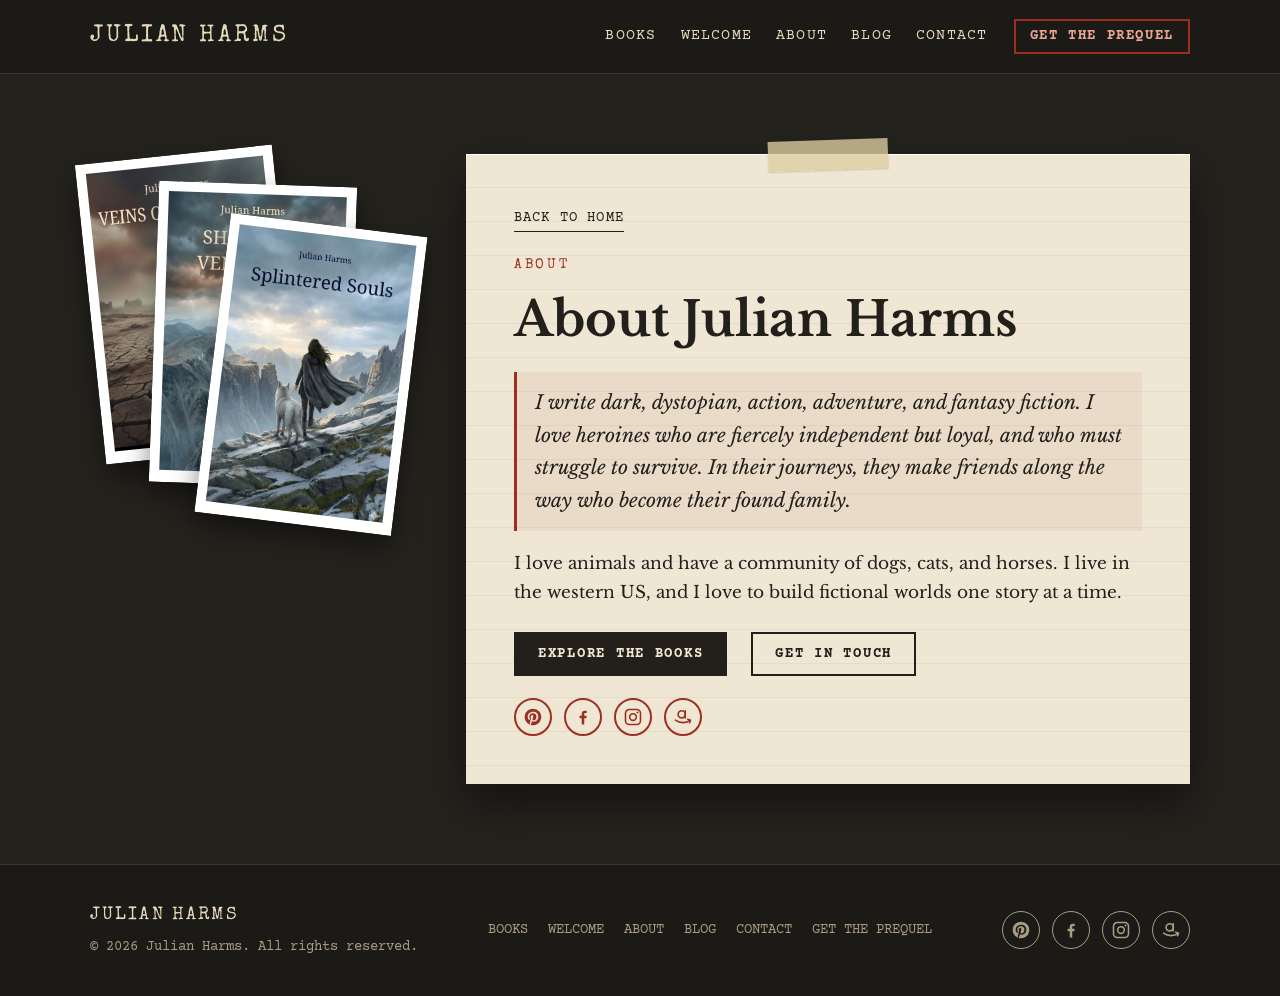
==== commit a965911b: "Add Amazon author page to social links and Person sameAs Co-Authored-By: Claude Opus 5.5 <noreply@an" ====
--- a/about/index.html
+++ b/about/index.html
@@ -45,7 +45,7 @@
       "mainEntity": {
         "@type": "Person",
         "@id": "https://julianharms.com/#author",
-        "sameAs": ["https://www.pinterest.com/0xsi0481m8g98vflykwwtysgiju89o/", "https://www.facebook.com/profile.php?id=61579558916763", "https://www.instagram.com/julianharmsauthor/"],
+        "sameAs": ["https://www.pinterest.com/0xsi0481m8g98vflykwwtysgiju89o/", "https://www.facebook.com/profile.php?id=61579558916763", "https://www.instagram.com/julianharmsauthor/", "https://www.amazon.com/author/julianharmsauthor"],
         "name": "Julian Harms",
         "url": "https://julianharms.com/",
         "jobTitle": "Author",
@@ -136,6 +136,9 @@
             <a class="social-icon" href="https://www.instagram.com/julianharmsauthor/" target="_blank" rel="noopener noreferrer me" aria-label="Julian Harms on Instagram" title="Instagram">
               <svg viewBox="0 0 24 24" width="20" height="20" aria-hidden="true" focusable="false"><path fill="none" stroke="currentColor" stroke-width="1.9" d="M7.5 3h9A4.5 4.5 0 0 1 21 7.5v9a4.5 4.5 0 0 1-4.5 4.5h-9A4.5 4.5 0 0 1 3 16.5v-9A4.5 4.5 0 0 1 7.5 3z"/><circle cx="12" cy="12" r="4" fill="none" stroke="currentColor" stroke-width="1.9"/><circle cx="17.4" cy="6.6" r="1.2" fill="currentColor"/></svg>
             </a>
+            <a class="social-icon" href="https://www.amazon.com/author/julianharmsauthor" target="_blank" rel="noopener noreferrer me" aria-label="Julian Harms on Amazon" title="Amazon">
+              <svg viewBox="0 0 24 24" width="20" height="20" aria-hidden="true" focusable="false"><circle cx="10.4" cy="8.8" r="4.3" fill="none" stroke="currentColor" stroke-width="1.9"/><path fill="none" stroke="currentColor" stroke-width="1.9" stroke-linecap="round" stroke-linejoin="round" d="M14.7 4.5v8.6M3 15.8c5.2 3.9 12.8 3.9 18 0M17.8 14.6l3.2 1.2-1.1 3.1"/></svg>
+            </a>
           </div>
         </div>
       </div>
@@ -166,6 +169,9 @@
         <a class="social-icon" href="https://www.instagram.com/julianharmsauthor/" target="_blank" rel="noopener noreferrer me" aria-label="Julian Harms on Instagram" title="Instagram">
           <svg viewBox="0 0 24 24" width="20" height="20" aria-hidden="true" focusable="false"><path fill="none" stroke="currentColor" stroke-width="1.9" d="M7.5 3h9A4.5 4.5 0 0 1 21 7.5v9a4.5 4.5 0 0 1-4.5 4.5h-9A4.5 4.5 0 0 1 3 16.5v-9A4.5 4.5 0 0 1 7.5 3z"/><circle cx="12" cy="12" r="4" fill="none" stroke="currentColor" stroke-width="1.9"/><circle cx="17.4" cy="6.6" r="1.2" fill="currentColor"/></svg>
         </a>
+        <a class="social-icon" href="https://www.amazon.com/author/julianharmsauthor" target="_blank" rel="noopener noreferrer me" aria-label="Julian Harms on Amazon" title="Amazon">
+          <svg viewBox="0 0 24 24" width="20" height="20" aria-hidden="true" focusable="false"><circle cx="10.4" cy="8.8" r="4.3" fill="none" stroke="currentColor" stroke-width="1.9"/><path fill="none" stroke="currentColor" stroke-width="1.9" stroke-linecap="round" stroke-linejoin="round" d="M14.7 4.5v8.6M3 15.8c5.2 3.9 12.8 3.9 18 0M17.8 14.6l3.2 1.2-1.1 3.1"/></svg>
+        </a>
       </div>
     </div>
   </footer>
